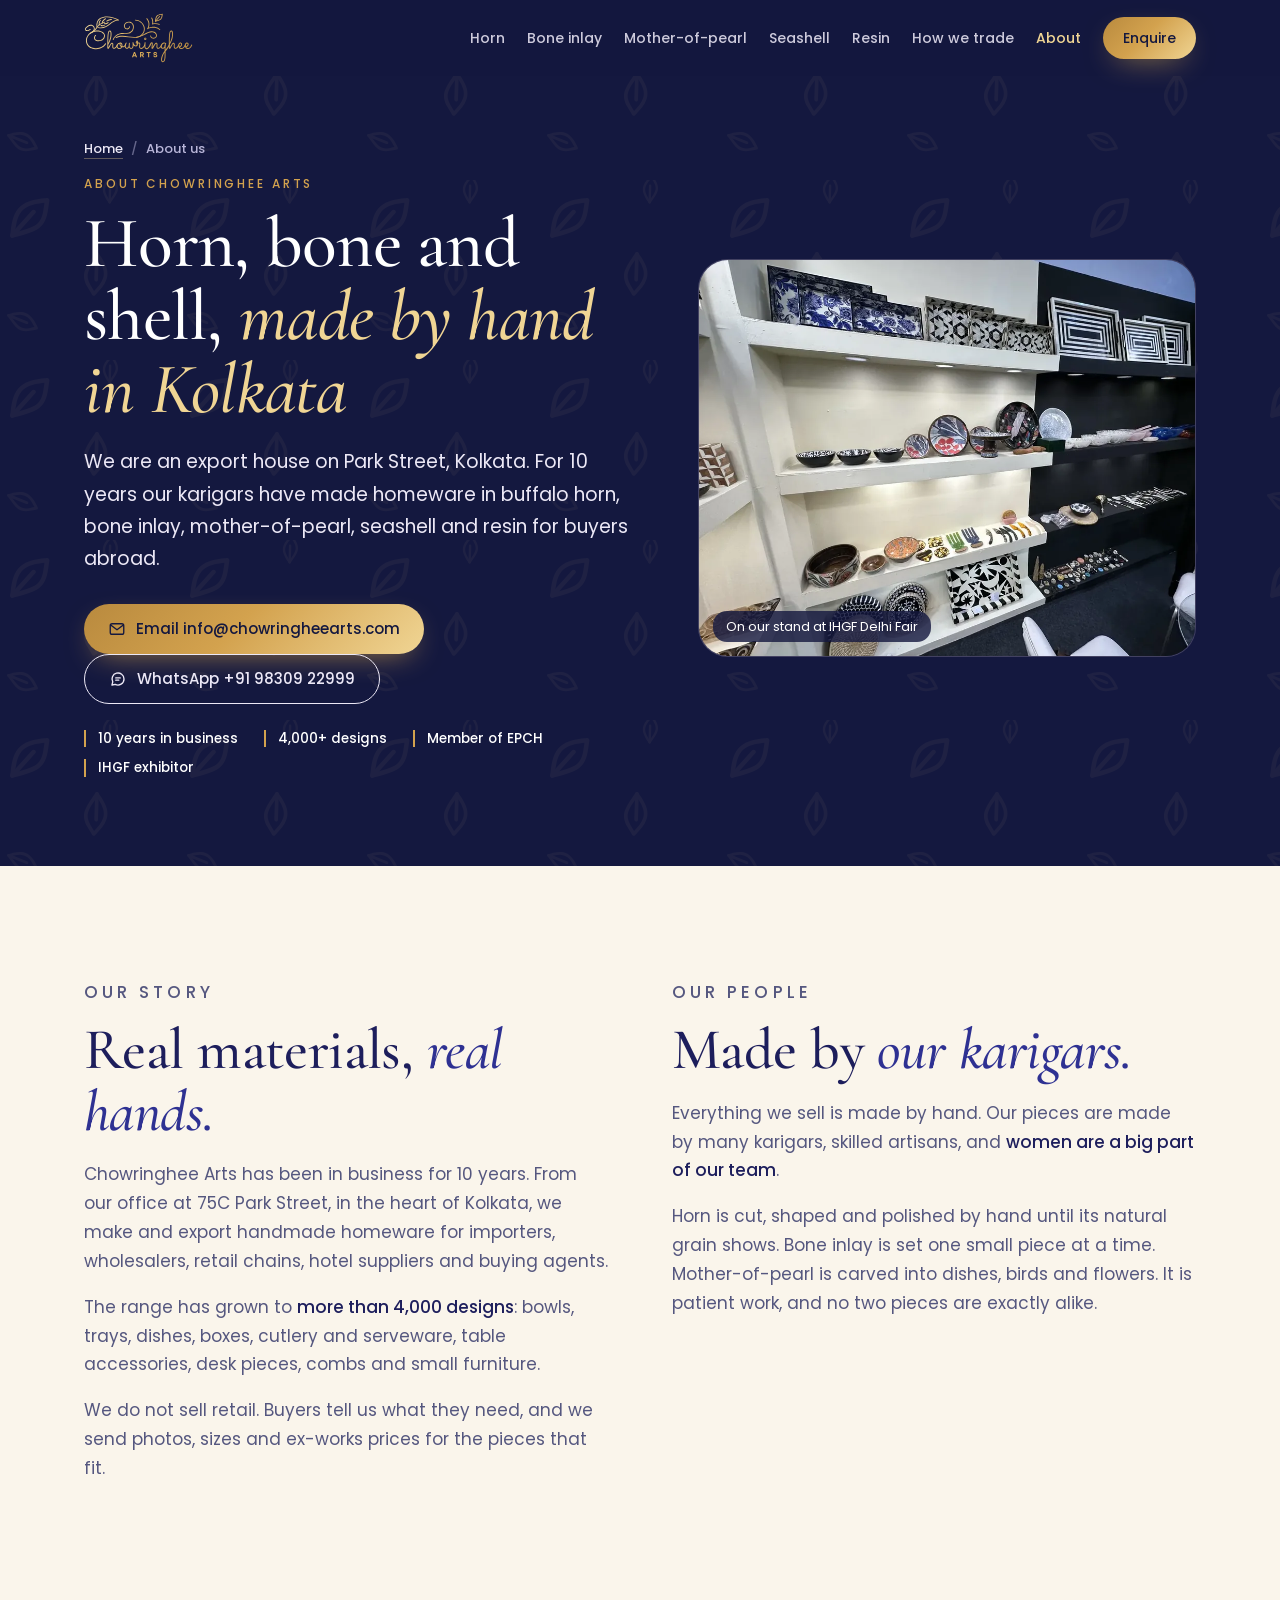
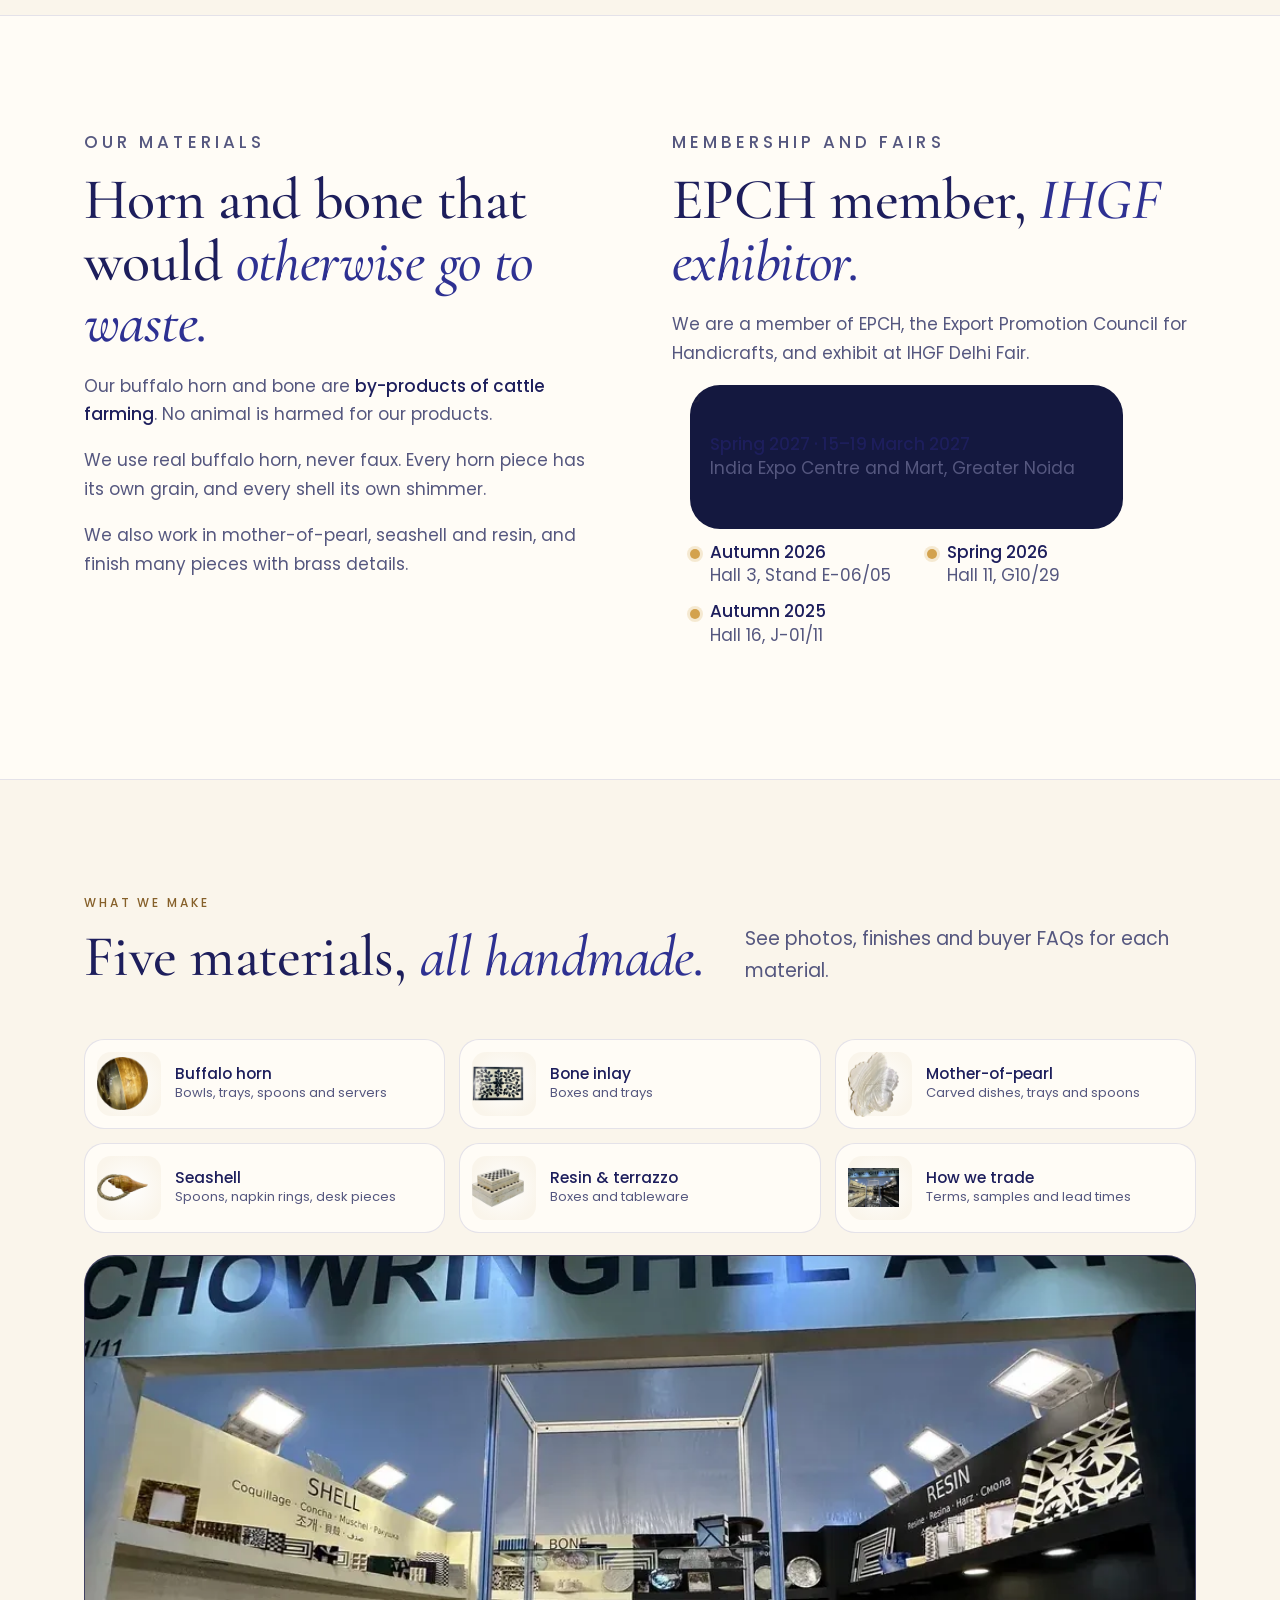
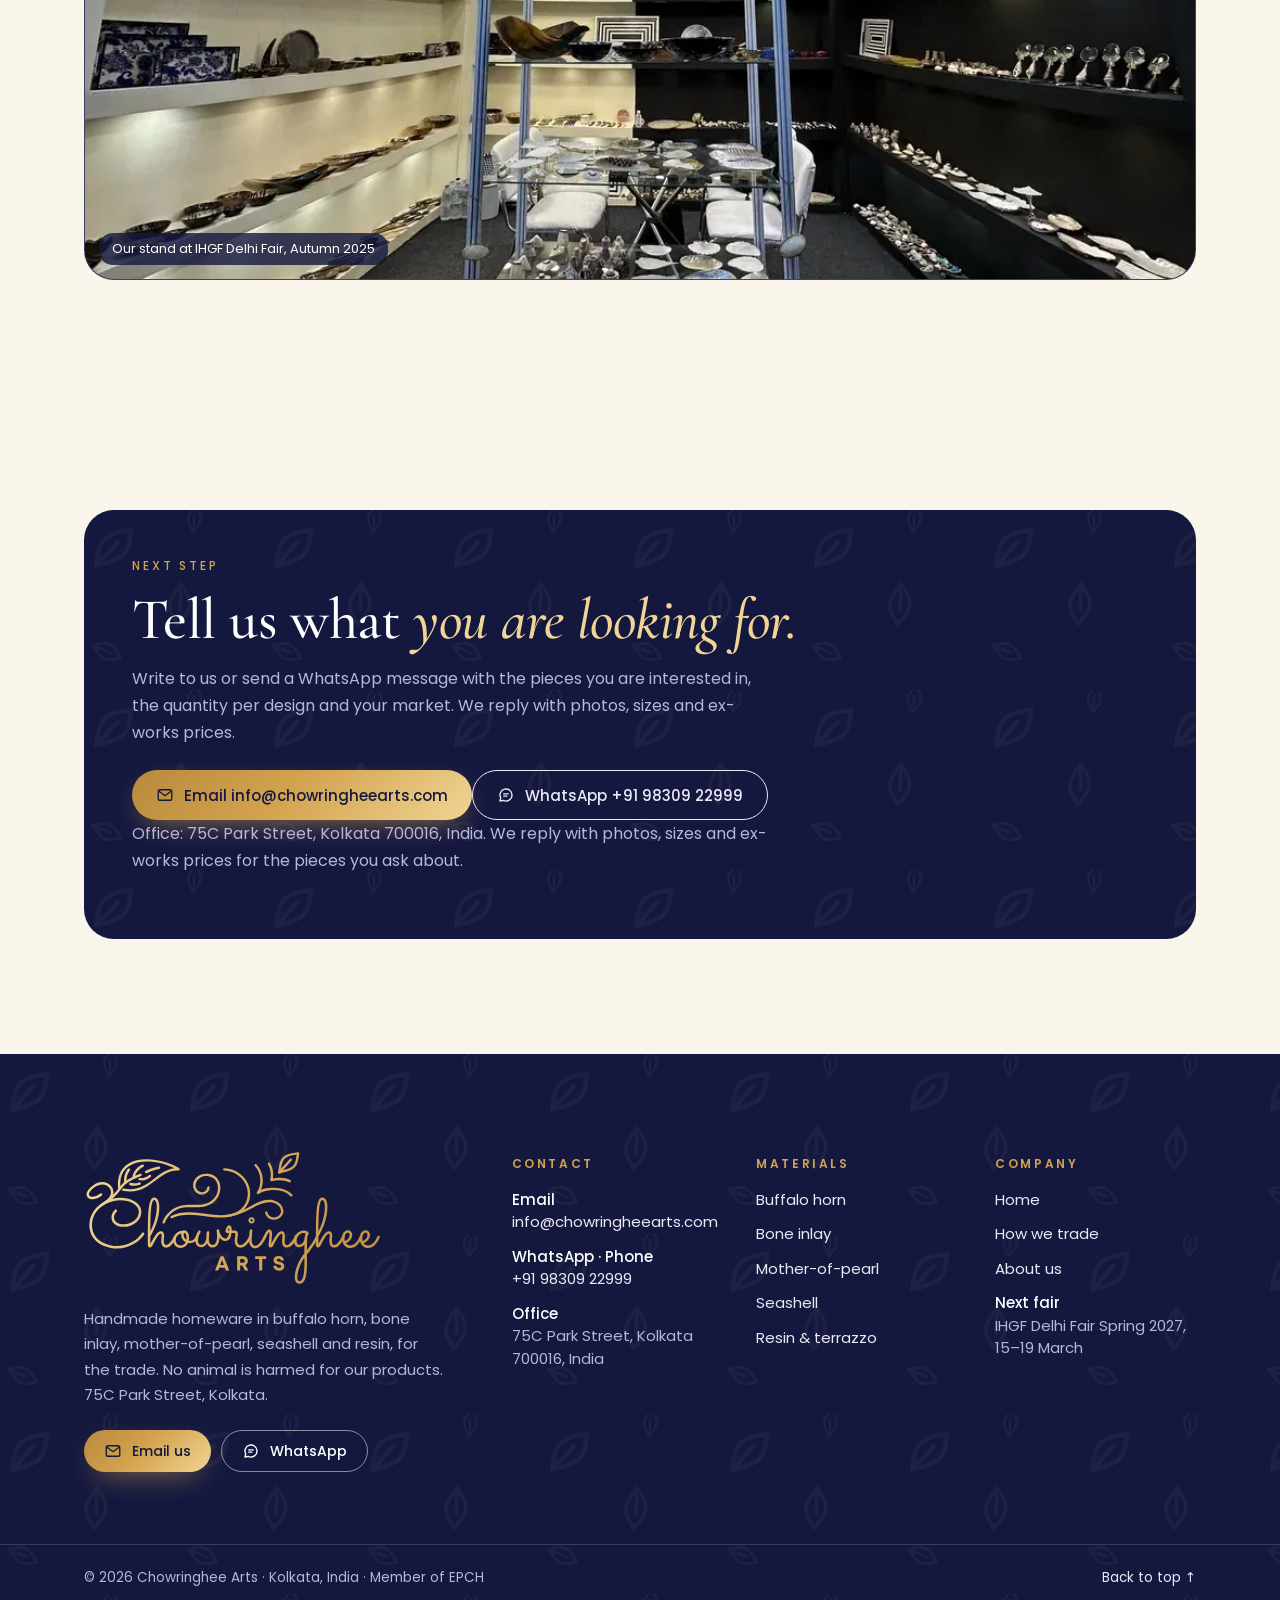
==== about/index.html @ 5d05260e "Add material, trade, about and 404 pages; link them from the home page; update sitemap and robots Co" ====
<!doctype html>
<html lang="en-GB">
<head>
<meta charset="utf-8">
<meta name="viewport" content="width=device-width, initial-scale=1, viewport-fit=cover">
<title>About Us: Horn, Bone &amp; Shell Makers in Kolkata | Chowringhee Arts</title>
<meta name="description" content="Chowringhee Arts: 10 years making handmade horn, bone inlay, mother-of-pearl, shell and resin homeware in Kolkata. EPCH member and IHGF Delhi Fair exhibitor.">
<link rel="canonical" href="https://chowringheearts.com/about/">
<meta name="theme-color" content="#14183F">
<link rel="icon" href="/assets/favicon.svg" type="image/svg+xml">
<link rel="icon" href="/assets/favicon-32.png" sizes="32x32" type="image/png">
<link rel="apple-touch-icon" href="/assets/apple-touch-icon.png">
<meta property="og:type" content="website">
<meta property="og:site_name" content="Chowringhee Arts">
<meta property="og:locale" content="en_GB">
<meta property="og:title" content="About Chowringhee Arts — handmade in Kolkata for 10 years">
<meta property="og:description" content="Chowringhee Arts: 10 years making handmade horn, bone inlay, mother-of-pearl, shell and resin homeware in Kolkata. EPCH member and IHGF Delhi Fair exhibitor.">
<meta property="og:url" content="https://chowringheearts.com/about/">
<meta property="og:image" content="https://chowringheearts.com/assets/og/about.jpg">
<meta property="og:image:width" content="1200">
<meta property="og:image:height" content="630">
<meta property="og:image:alt" content="Shelves of bone inlay, horn and shell pieces on the Chowringhee Arts stand">
<meta name="twitter:card" content="summary_large_image">
<link rel="stylesheet" href="/assets/site.css">
<link rel="preload" as="image" type="image/webp" imagesrcset="/assets/img/p/stand-shelves-240.webp 240w, /assets/img/p/stand-shelves-480.webp 480w, /assets/img/p/stand-shelves-960.webp 960w, /assets/img/p/stand-shelves-1440.webp 1440w" imagesizes="(max-width:900px) 92vw, 560px" fetchpriority="high">
<link rel="preload" href="/assets/fonts/cormorant-garamond-latin-500-normal.woff2" as="font" type="font/woff2" crossorigin>
<link rel="preload" href="/assets/fonts/poppins-latin-400-normal.woff2" as="font" type="font/woff2" crossorigin>
<script>document.documentElement.className+=' js';</script>
<script type="application/ld+json">
{
 "@context": "https://schema.org",
 "@graph": [
  {
   "@type": "Organization",
   "@id": "https://chowringheearts.com/#org",
   "name": "Chowringhee Arts",
   "url": "https://chowringheearts.com/",
   "logo": "https://chowringheearts.com/assets/logo-ink.svg",
   "image": "https://chowringheearts.com/assets/og-v3.jpg",
   "email": "info@chowringheearts.com",
   "telephone": "+91-98309-22999",
   "address": {
    "@type": "PostalAddress",
    "streetAddress": "75C Park Street",
    "addressLocality": "Kolkata",
    "postalCode": "700016",
    "addressRegion": "West Bengal",
    "addressCountry": "IN"
   },
   "contactPoint": {
    "@type": "ContactPoint",
    "contactType": "sales",
    "email": "info@chowringheearts.com",
    "telephone": "+91-98309-22999"
   },
   "memberOf": {
    "@type": "Organization",
    "name": "Export Promotion Council for Handicrafts (EPCH)"
   },
   "description": "Kolkata export house, in business for 10 years, making handmade homeware in buffalo horn, bone inlay, mother-of-pearl, seashell and resin for trade buyers. Horn and bone are by-products of cattle farming; no animal is harmed for its products."
  },
  {
   "@type": "BreadcrumbList",
   "itemListElement": [
    {
     "@type": "ListItem",
     "position": 1,
     "name": "Home",
     "item": "https://chowringheearts.com/"
    },
    {
     "@type": "ListItem",
     "position": 2,
     "name": "About us",
     "item": "https://chowringheearts.com/about/"
    }
   ]
  }
 ]
}
</script>
</head><body>
<a class="skip" href="#main">Skip to content</a>
<header class="site-head" id="top">
  <div class="wrap">
    <a class="brand" href="/" aria-label="Chowringhee Arts home"><img src="/assets/logo-gold.svg" alt="Chowringhee Arts" width="112" height="50"></a>
    <nav class="nav" aria-label="Main">
      <a class="lnk" href="/horn/">Horn</a>
      <a class="lnk" href="/bone-inlay/">Bone inlay</a>
      <a class="lnk" href="/mother-of-pearl/">Mother-of-pearl</a>
      <a class="lnk" href="/seashell/">Seashell</a>
      <a class="lnk" href="/resin/">Resin</a>
      <a class="lnk" href="/trade/">How we trade</a>
      <a class="lnk" href="/about/" aria-current="page">About</a>
      <a class="btn btn-gold btn-sm" href="#enquire">Enquire</a>
      <button class="menu-btn" type="button" aria-expanded="false" aria-controls="menu"><svg viewBox="0 0 24 24" fill="none" stroke="currentColor" stroke-width="1.8" stroke-linecap="round" stroke-linejoin="round" aria-hidden="true" focusable="false"><path d="M4 7h16M4 12h16M4 17h16"/></svg><span class="sr">Menu</span></button>
    </nav>
  </div>
  <div class="menu" id="menu" hidden>
    <div class="wrap">
      <a href="/">Home</a>
      <p class="menu-k">Materials</p>
      <a href="/horn/">Buffalo horn</a>
      <a href="/bone-inlay/">Bone inlay</a>
      <a href="/mother-of-pearl/">Mother-of-pearl</a>
      <a href="/seashell/">Seashell</a>
      <a href="/resin/">Resin &amp; terrazzo</a>
      <p class="menu-k">Working with us</p>
      <a href="/trade/">How we trade</a>
      <a href="/about/" aria-current="page">About us</a>
      <a href="#enquire">Contact</a>
    </div>
  </div>
</header>
<main id="main">
  <section class="sub-hero on-navy" aria-labelledby="page-title">
    <div class="wrap sub-grid">
      <div>
        <nav class="crumbs" aria-label="Breadcrumb"><ol><li><a href="/">Home</a></li><li aria-current="page">About us</li></ol></nav>
        <p class="eyebrow">About Chowringhee Arts</p>
        <h1 id="page-title">Horn, bone and shell, <em>made by hand in Kolkata</em></h1>
        <p class="lede">We are an export house on Park Street, Kolkata. For 10 years our karigars have made homeware in buffalo horn, bone inlay, mother-of-pearl, seashell and resin for buyers abroad.</p>
        <div class="cta-row"><a class="btn btn-gold" href="mailto:info@chowringheearts.com?subject=Enquiry%20from%20chowringheearts.com&amp;body=Hello%20Chowringhee%20Arts%2C%0A%0APieces%20I%20am%20interested%20in%3A%0A%0AQuantity%20per%20design%3A%0A%0ACompany%20and%20country%3A%0A%0AMy%20market%20%28importer%2C%20wholesaler%2C%20retail%20chain%2C%20hotel%20supplier%2C%20buying%20agent%29%3A%0A"><svg viewBox="0 0 24 24" fill="none" stroke="currentColor" stroke-width="1.8" stroke-linecap="round" stroke-linejoin="round" aria-hidden="true" focusable="false"><rect x="3" y="5" width="18" height="14" rx="2.5"/><path d="m4 7 8 6 8-6"/></svg>Email info@chowringheearts.com</a><a class="btn btn-line" href="https://wa.me/919830922999?text=Hello%20Chowringhee%20Arts%2C%20I%20found%20you%20on%20your%20website." target="_blank" rel="noopener"><svg viewBox="0 0 24 24" fill="none" stroke="currentColor" stroke-width="1.8" stroke-linecap="round" stroke-linejoin="round" aria-hidden="true" focusable="false"><path d="M20 12a8 8 0 0 1-11.7 7.1L4 20l1-4.1A8 8 0 1 1 20 12Z"/><path d="M9 10.5h6M9 13.5h4"/></svg>WhatsApp +91 98309 22999</a></div>
        <ul class="hero-facts"><li>10 years in business</li><li>4,000+ designs</li><li>Member of EPCH</li><li>IHGF exhibitor</li></ul>
      </div>
      <figure class="sub-stage photo"><picture><source type="image/webp" srcset="/assets/img/p/stand-shelves-240.webp 240w, /assets/img/p/stand-shelves-480.webp 480w, /assets/img/p/stand-shelves-960.webp 960w, /assets/img/p/stand-shelves-1440.webp 1440w" sizes="(max-width:900px) 92vw, 560px"><img src="/assets/img/p/stand-shelves-480.jpg" srcset="/assets/img/p/stand-shelves-240.jpg 240w, /assets/img/p/stand-shelves-480.jpg 480w, /assets/img/p/stand-shelves-960.jpg 960w, /assets/img/p/stand-shelves-1440.jpg 1440w" sizes="(max-width:900px) 92vw, 560px" width="1440" height="1192" alt="Shelves of bone inlay trays, horn and shell pieces on the Chowringhee Arts stand at IHGF Delhi Fair" loading="eager" fetchpriority="high" decoding="async"></picture><figcaption>On our stand at IHGF Delhi Fair</figcaption></figure>
    </div>
  </section>
  <section class="band" aria-labelledby="story-title">
    <div class="wrap split">
      <div class="prose"><p class="eyebrow">Our story</p><h2 id="story-title">Real materials, <em>real hands.</em></h2>
        <p>Chowringhee Arts has been in business for 10 years. From our office at 75C Park Street, in the heart of Kolkata, we make and export handmade homeware for importers, wholesalers, retail chains, hotel suppliers and buying agents.</p>
        <p>The range has grown to <strong>more than 4,000 designs</strong>: bowls, trays, dishes, boxes, cutlery and serveware, table accessories, desk pieces, combs and small furniture.</p>
        <p>We do not sell retail. Buyers tell us what they need, and we send photos, sizes and ex-works prices for the pieces that fit.</p>
      </div>
      <div class="prose"><p class="eyebrow">Our people</p><h2 id="people-title">Made by <em>our karigars.</em></h2>
        <p>Everything we sell is made by hand. Our pieces are made by many karigars, skilled artisans, and <strong>women are a big part of our team</strong>.</p>
        <p>Horn is cut, shaped and polished by hand until its natural grain shows. Bone inlay is set one small piece at a time. Mother-of-pearl is carved into dishes, birds and flowers. It is patient work, and no two pieces are exactly alike.</p>
      </div>
    </div>
  </section>
  <section class="band card" aria-labelledby="mat-title">
    <div class="wrap split">
      <div class="prose"><p class="eyebrow">Our materials</p><h2 id="mat-title">Horn and bone that would <em>otherwise go to waste.</em></h2>
        <p>Our buffalo horn and bone are <strong>by-products of cattle farming</strong>. No animal is harmed for our products.</p>
        <p>We use real buffalo horn, never faux. Every horn piece has its own grain, and every shell its own shimmer.</p>
        <p>We also work in mother-of-pearl, seashell and resin, and finish many pieces with brass details.</p>
      </div>
      <div class="prose"><p class="eyebrow">Membership and fairs</p><h2 id="fair-title">EPCH member, <em>IHGF exhibitor.</em></h2>
        <p>We are a member of EPCH, the Export Promotion Council for Handicrafts, and exhibit at IHGF Delhi Fair.</p>
        <ul class="past-list" aria-label="IHGF Delhi Fair editions">
          <li class="next"><b>Spring 2027 · 15–19 March 2027</b>India Expo Centre and Mart, Greater Noida</li>
          <li><b>Autumn 2026</b>Hall 3, Stand E-06/05</li>
          <li><b>Spring 2026</b>Hall 11, G10/29</li>
          <li><b>Autumn 2025</b>Hall 16, J-01/11</li>
        </ul>
      </div>
    </div>
  </section>
  <section class="band" aria-labelledby="range-title">
    <div class="wrap">
      <div class="sec-head"><div><p class="eyebrow">What we make</p><h2 id="range-title">Five materials, <em>all handmade.</em></h2></div><p class="lede">See photos, finishes and buyer FAQs for each material.</p></div>
      <ul class="mat-links"><li><a href="/horn/"><span class="th"><picture><source type="image/webp" srcset="/assets/img/p/horn-bowl-two-tone-240.webp 240w, /assets/img/p/horn-bowl-two-tone-470.webp 470w" sizes="64px"><img src="/assets/img/p/horn-bowl-two-tone-240.jpg" srcset="/assets/img/p/horn-bowl-two-tone-240.jpg 240w, /assets/img/p/horn-bowl-two-tone-470.jpg 470w" sizes="64px" width="470" height="482" alt="Two-tone horn bowl" loading="lazy" decoding="async"></picture></span><span><b>Buffalo horn</b><small>Bowls, trays, spoons and servers</small></span></a></li><li><a href="/bone-inlay/"><span class="th"><picture><source type="image/webp" srcset="/assets/img/p/bone-inlay-box-floral-240.webp 240w, /assets/img/p/bone-inlay-box-floral-480.webp 480w, /assets/img/p/bone-inlay-box-floral-537.webp 537w" sizes="64px"><img src="/assets/img/p/bone-inlay-box-floral-480.jpg" srcset="/assets/img/p/bone-inlay-box-floral-240.jpg 240w, /assets/img/p/bone-inlay-box-floral-480.jpg 480w, /assets/img/p/bone-inlay-box-floral-537.jpg 537w" sizes="64px" width="537" height="360" alt="Floral bone inlay box" loading="lazy" decoding="async"></picture></span><span><b>Bone inlay</b><small>Boxes and trays</small></span></a></li><li><a href="/mother-of-pearl/"><span class="th"><picture><source type="image/webp" srcset="/assets/img/p/mop-flower-dish-240.webp 240w, /assets/img/p/mop-flower-dish-480.webp 480w, /assets/img/p/mop-flower-dish-941.webp 941w" sizes="64px"><img src="/assets/img/p/mop-flower-dish-480.jpg" srcset="/assets/img/p/mop-flower-dish-240.jpg 240w, /assets/img/p/mop-flower-dish-480.jpg 480w, /assets/img/p/mop-flower-dish-941.jpg 941w" sizes="64px" width="941" height="1200" alt="Carved mother-of-pearl flower dish" loading="lazy" decoding="async"></picture></span><span><b>Mother-of-pearl</b><small>Carved dishes, trays and spoons</small></span></a></li><li><a href="/seashell/"><span class="th"><picture><source type="image/webp" srcset="/assets/img/p/cat-napkin-ring-240.webp 240w, /assets/img/p/cat-napkin-ring-480.webp 480w, /assets/img/p/cat-napkin-ring-600.webp 600w" sizes="64px"><img src="/assets/img/p/cat-napkin-ring-480.jpg" srcset="/assets/img/p/cat-napkin-ring-240.jpg 240w, /assets/img/p/cat-napkin-ring-480.jpg 480w, /assets/img/p/cat-napkin-ring-600.jpg 600w" sizes="64px" width="600" height="327" alt="Shell napkin ring with a rope loop" loading="lazy" decoding="async"></picture></span><span><b>Seashell</b><small>Spoons, napkin rings, desk pieces</small></span></a></li><li><a href="/resin/"><span class="th"><picture><source type="image/webp" srcset="/assets/img/p/cat-resin-box-240.webp 240w, /assets/img/p/cat-resin-box-480.webp 480w, /assets/img/p/cat-resin-box-600.webp 600w" sizes="64px"><img src="/assets/img/p/cat-resin-box-480.jpg" srcset="/assets/img/p/cat-resin-box-240.jpg 240w, /assets/img/p/cat-resin-box-480.jpg 480w, /assets/img/p/cat-resin-box-600.jpg 600w" sizes="64px" width="600" height="461" alt="Checkerboard resin and bone boxes" loading="lazy" decoding="async"></picture></span><span><b>Resin &amp; terrazzo</b><small>Boxes and tableware</small></span></a></li><li><a href="/trade/"><span class="th"><picture><source type="image/webp" srcset="/assets/img/p/stand-front-240.webp 240w, /assets/img/p/stand-front-480.webp 480w, /assets/img/p/stand-front-960.webp 960w, /assets/img/p/stand-front-1024.webp 1024w" sizes="64px"><img src="/assets/img/p/stand-front-480.jpg" srcset="/assets/img/p/stand-front-240.jpg 240w, /assets/img/p/stand-front-480.jpg 480w, /assets/img/p/stand-front-960.jpg 960w, /assets/img/p/stand-front-1024.jpg 1024w" sizes="64px" width="1024" height="768" alt="The Chowringhee Arts stand at IHGF Delhi Fair, Autumn 2025" loading="lazy" decoding="async"></picture></span><span><b>How we trade</b><small>Terms, samples and lead times</small></span></a></li></ul>
      <figure class="sub-stage photo" style="margin-top:22px;aspect-ratio:16/9"><picture><source type="image/webp" srcset="/assets/img/p/stand-front-240.webp 240w, /assets/img/p/stand-front-480.webp 480w, /assets/img/p/stand-front-960.webp 960w, /assets/img/p/stand-front-1024.webp 1024w" sizes="(max-width:1200px) 92vw, 1100px"><img src="/assets/img/p/stand-front-480.jpg" srcset="/assets/img/p/stand-front-240.jpg 240w, /assets/img/p/stand-front-480.jpg 480w, /assets/img/p/stand-front-960.jpg 960w, /assets/img/p/stand-front-1024.jpg 1024w" sizes="(max-width:1200px) 92vw, 1100px" width="1024" height="768" alt="The Chowringhee Arts stand at IHGF Delhi Fair, Autumn 2025" loading="lazy" decoding="async"></picture><figcaption>Our stand at IHGF Delhi Fair, Autumn 2025</figcaption></figure>
    </div>
  </section>
  <section id="enquire" class="band" aria-labelledby="next-title">
    <div class="wrap">
      <div class="next on-navy">
        <p class="eyebrow">Next step</p>
        <h2 id="next-title">Tell us what <em>you are looking for.</em></h2>
        <p>Write to us or send a WhatsApp message with the pieces you are interested in, the quantity per design and your market. We reply with photos, sizes and ex-works prices.</p>
        <div class="cta-row"><a class="btn btn-gold" href="mailto:info@chowringheearts.com?subject=Enquiry%20from%20chowringheearts.com&amp;body=Hello%20Chowringhee%20Arts%2C%0A%0APieces%20I%20am%20interested%20in%3A%0A%0AQuantity%20per%20design%3A%0A%0ACompany%20and%20country%3A%0A%0AMy%20market%20%28importer%2C%20wholesaler%2C%20retail%20chain%2C%20hotel%20supplier%2C%20buying%20agent%29%3A%0A"><svg viewBox="0 0 24 24" fill="none" stroke="currentColor" stroke-width="1.8" stroke-linecap="round" stroke-linejoin="round" aria-hidden="true" focusable="false"><rect x="3" y="5" width="18" height="14" rx="2.5"/><path d="m4 7 8 6 8-6"/></svg>Email info@chowringheearts.com</a><a class="btn btn-line" href="https://wa.me/919830922999?text=Hello%20Chowringhee%20Arts%2C%20I%20found%20you%20on%20your%20website." target="_blank" rel="noopener"><svg viewBox="0 0 24 24" fill="none" stroke="currentColor" stroke-width="1.8" stroke-linecap="round" stroke-linejoin="round" aria-hidden="true" focusable="false"><path d="M20 12a8 8 0 0 1-11.7 7.1L4 20l1-4.1A8 8 0 1 1 20 12Z"/><path d="M9 10.5h6M9 13.5h4"/></svg>WhatsApp +91 98309 22999</a></div>
        <p>Office: 75C Park Street, Kolkata 700016, India. We reply with photos, sizes and ex-works prices for the pieces you ask about.</p>
      </div>
    </div>
  </section>
</main>
<footer class="site-foot on-navy">
  <div class="wrap foot-top">
    <div class="foot-brand">
      <img src="/assets/logo-gold.svg" alt="Chowringhee Arts" width="300" height="134" loading="lazy">
      <p>Handmade homeware in buffalo horn, bone inlay, mother-of-pearl, seashell and resin, for the trade. No animal is harmed for our products. 75C Park Street, Kolkata.</p>
      <div class="foot-ctas">
        <a class="btn btn-gold btn-sm" href="mailto:info@chowringheearts.com?subject=Enquiry%20from%20chowringheearts.com"><svg viewBox="0 0 24 24" fill="none" stroke="currentColor" stroke-width="1.8" stroke-linecap="round" stroke-linejoin="round" aria-hidden="true" focusable="false"><rect x="3" y="5" width="18" height="14" rx="2.5"/><path d="m4 7 8 6 8-6"/></svg>Email us</a>
        <a class="btn btn-ghost btn-sm" href="https://wa.me/919830922999?text=Hello%20Chowringhee%20Arts%2C%20I%20found%20you%20on%20your%20website." target="_blank" rel="noopener"><svg viewBox="0 0 24 24" fill="none" stroke="currentColor" stroke-width="1.8" stroke-linecap="round" stroke-linejoin="round" aria-hidden="true" focusable="false"><path d="M20 12a8 8 0 0 1-11.7 7.1L4 20l1-4.1A8 8 0 1 1 20 12Z"/><path d="M9 10.5h6M9 13.5h4"/></svg>WhatsApp</a>
      </div>
    </div>
    <div class="foot-cols">
      <div>
        <h2 class="foot-h">Contact</h2>
        <ul>
          <li><b>Email</b><a href="mailto:info@chowringheearts.com?subject=Enquiry%20from%20chowringheearts.com">info@chowringheearts.com</a></li>
          <li><b>WhatsApp · Phone</b><a href="https://wa.me/919830922999?text=Hello%20Chowringhee%20Arts%2C%20I%20found%20you%20on%20your%20website." target="_blank" rel="noopener">+91 98309 22999</a></li>
          <li><b>Office</b>75C Park Street, Kolkata 700016, India</li>
        </ul>
      </div>
      <div>
        <h2 class="foot-h">Materials</h2>
        <ul>
          <li><a href="/horn/">Buffalo horn</a></li>
          <li><a href="/bone-inlay/">Bone inlay</a></li>
          <li><a href="/mother-of-pearl/">Mother-of-pearl</a></li>
          <li><a href="/seashell/">Seashell</a></li>
          <li><a href="/resin/">Resin &amp; terrazzo</a></li>
        </ul>
      </div>
      <div>
        <h2 class="foot-h">Company</h2>
        <ul>
          <li><a href="/">Home</a></li>
          <li><a href="/trade/">How we trade</a></li>
          <li><a href="/about/">About us</a></li>
          <li><b>Next fair</b>IHGF Delhi Fair Spring 2027, 15–19 March</li>
        </ul>
      </div>
    </div>
  </div>
  <div class="foot-bar">
    <div class="wrap">
      <span>© 2026 Chowringhee Arts · Kolkata, India · Member of EPCH</span>
      <a href="#top">Back to top ↑</a>
    </div>
  </div>
</footer>
<script>
(function(){var b=document.querySelector('.menu-btn'),m=document.getElementById('menu'),h=document.querySelector('.site-head');
if(!b||!m)return;function s(o){m.hidden=!o;b.setAttribute('aria-expanded',String(o));h.classList.toggle('menu-open',o);}
b.addEventListener('click',function(){s(m.hidden);});m.addEventListener('click',function(e){if(e.target.closest('a'))s(false);});
document.addEventListener('keydown',function(e){if(e.key==='Escape'&&!m.hidden){s(false);b.focus();}});})();
</script>
</body>
</html>
---- assets/site.css ----
@font-face{font-family:"Poppins";font-style:normal;font-weight:400;font-display:swap;src:url(/assets/fonts/poppins-latin-400-normal.woff2) format("woff2")}
@font-face{font-family:"Poppins";font-style:normal;font-weight:500;font-display:swap;src:url(/assets/fonts/poppins-latin-500-normal.woff2) format("woff2")}
@font-face{font-family:"Poppins";font-style:normal;font-weight:600;font-display:swap;src:url(/assets/fonts/poppins-latin-600-normal.woff2) format("woff2")}
@font-face{font-family:"Cormorant Garamond";font-style:normal;font-weight:500;font-display:swap;src:url(/assets/fonts/cormorant-garamond-latin-500-normal.woff2) format("woff2")}
@font-face{font-family:"Cormorant Garamond";font-style:italic;font-weight:500;font-display:swap;src:url(/assets/fonts/cormorant-garamond-latin-500-italic.woff2) format("woff2")}
@font-face{font-family:"Cormorant Garamond";font-style:normal;font-weight:600;font-display:swap;src:url(/assets/fonts/cormorant-garamond-latin-600-normal.woff2) format("woff2")}

:root{
  --navy:#14183F; --navy-2:#1B2055; --ink:#2E3192; --ink-deep:#1D1E5C;
  --text:#23244B; --muted:#55577F; --on-navy:#ECE8F6; --on-navy-muted:#B8B5D8;
  --paper:#FAF5EB; --paper-2:#F2E9D7; --card:#FFFCF6;
  --gold-hi:#F0D594; --gold:#D3A24E; --gold-lo:#B98A3E; --gold-ink:#86602A;
  --line:rgba(46,49,146,.13); --line-2:rgba(46,49,146,.24); --line-navy:rgba(240,213,148,.18);
  --serif:"Cormorant Garamond",Georgia,"Times New Roman",serif;
  --sans:"Poppins",system-ui,-apple-system,"Segoe UI",Roboto,Arial,sans-serif;
  --maxw:1200px; --gutter:clamp(16px,4vw,44px); --head:76px;
  --pattern:url(/assets/pattern-leaf.svg);
}
*{box-sizing:border-box}
[hidden]{display:none!important}
html{scroll-behavior:smooth;-webkit-text-size-adjust:100%}
body{margin:0;background:var(--paper);color:var(--text);font:400 16px/1.7 var(--sans);-webkit-font-smoothing:antialiased;overflow-x:hidden}
a{color:inherit}
img{display:block;max-width:100%;height:auto}
svg{display:block}
button,input,select,textarea{font:inherit;color:inherit}
.wrap{max-width:var(--maxw);margin:0 auto;padding:0 var(--gutter)}
.eyebrow{font:500 12px/1.4 var(--sans);letter-spacing:.24em;text-transform:uppercase;color:var(--gold-ink);margin:0 0 14px}
.on-navy .eyebrow{color:var(--gold)}
h1,h2,h3{font-family:var(--serif);font-weight:500;color:var(--ink-deep);letter-spacing:-.01em;margin:0}
.on-navy h1,.on-navy h2,.on-navy h3{color:#fff}
h1{font-size:clamp(44px,6.4vw,84px);line-height:1}
h2{font-size:clamp(34px,4.6vw,58px);line-height:1.06}
h3{font-size:28px;line-height:1.15}
h1 em,h2 em{font-style:italic;color:var(--ink)}
.on-navy h1 em,.on-navy h2 em{color:var(--gold-hi)}
p{margin:0 0 1em}
.lede{font-size:clamp(16px,1.55vw,19px);color:var(--muted);max-width:34em}
.on-navy .lede{color:var(--on-navy-muted)}
.sr{position:absolute!important;width:1px;height:1px;overflow:hidden;clip:rect(0 0 0 0);white-space:nowrap}
.skip{position:absolute;left:-9999px;top:auto;z-index:100;background:var(--gold-hi);color:var(--navy);padding:10px 16px;border-radius:10px;font-weight:600;text-decoration:none}
.skip:focus{position:fixed;left:12px;top:12px}
html:not(.js) .js-only{display:none!important}
html:not(.is-after) .fair-after{display:none!important}
html.is-after .fair-before{display:none!important}
html{scroll-padding-top:calc(var(--head) - 6px);scroll-padding-bottom:96px}

/* buttons */
.btn{display:inline-flex;align-items:center;justify-content:center;gap:10px;min-height:50px;padding:0 24px;border-radius:999px;font:500 15px/1 var(--sans);text-decoration:none;border:0;cursor:pointer;white-space:nowrap;transition:transform .2s ease,box-shadow .2s ease,background .2s ease,color .2s ease,border-color .2s ease}
.btn svg{width:18px;height:18px;flex:none}
:focus-visible{outline:3px solid var(--gold);outline-offset:3px}
.btn-gold{background:linear-gradient(135deg,var(--gold-lo),var(--gold) 45%,var(--gold-hi));color:var(--navy);box-shadow:0 10px 30px -12px rgba(211,162,78,.8)}
.btn-gold:hover{transform:translateY(-1px);box-shadow:0 14px 34px -12px rgba(211,162,78,.95)}
.btn-ink{background:var(--ink);color:#fff;box-shadow:0 10px 26px -12px rgba(46,49,146,.8)}
.btn-ink:hover{background:var(--ink-deep);transform:translateY(-1px)}
.btn-line{border:1.5px solid currentColor;color:var(--ink);background:transparent}
.btn-line:hover{background:rgba(127,127,200,.1)}
.on-navy .btn-line,.dock .btn-line{color:var(--on-navy)}
.btn-ghost{border:1.5px solid rgba(255,255,255,.5);color:#fff;background:transparent}
.btn-ghost:hover{background:rgba(255,255,255,.08);border-color:#fff}
.btn-sm{min-height:42px;padding:0 20px;font-size:14px}

/* header */
.top-sentinel{position:absolute;top:48px;left:0;width:1px;height:1px;pointer-events:none}
.site-head{position:fixed;inset:0 0 auto 0;z-index:40;transition:background .3s ease,box-shadow .3s ease}
.site-head>.wrap{display:flex;align-items:center;justify-content:space-between;height:var(--head);gap:16px}
.site-head.solid,.site-head.menu-open{background:rgba(20,24,63,.95);-webkit-backdrop-filter:blur(10px);backdrop-filter:blur(10px);box-shadow:0 1px 0 var(--line-navy)}
.brand img{height:50px;width:auto}
.nav{display:flex;align-items:center;gap:26px}
.nav .lnk{font:500 14px/1 var(--sans);color:var(--on-navy);text-decoration:none;opacity:.86;padding:8px 0}
.nav .lnk:hover{opacity:1;color:var(--gold-hi)}
.menu-btn{display:none;align-items:center;justify-content:center;width:44px;height:44px;border-radius:12px;border:1px solid var(--line-navy);background:rgba(255,255,255,.06);color:var(--on-navy);cursor:pointer;padding:0}
.menu-btn svg{width:22px;height:22px}
.menu{background:var(--navy);border-top:1px solid var(--line-navy);box-shadow:0 24px 40px -24px rgba(0,0,0,.6)}
.menu .wrap{display:grid;padding-top:6px;padding-bottom:14px}
.menu a{display:block;padding:15px 2px;color:var(--on-navy);text-decoration:none;font:500 17px/1.2 var(--sans);border-bottom:1px solid var(--line-navy)}
.menu a:last-child{border-bottom:0}
@media (max-width:900px){.nav .lnk{display:none}.menu-btn{display:inline-flex}.nav{gap:10px}.brand img{height:42px}}
@media (min-width:901px){.menu{display:none!important}}
html:not(.js) .menu-btn{display:none!important}

section{position:relative;padding:clamp(72px,9vw,128px) 0}
.sec-head{display:flex;justify-content:space-between;align-items:end;gap:18px 40px;flex-wrap:wrap;margin-bottom:clamp(30px,4vw,54px)}
.sec-head>div{flex:none;max-width:100%}
.sec-head .lede{margin:0;flex:1 1 300px;max-width:34em}
.facts{list-style:none;display:flex;flex-wrap:wrap;gap:10px;margin:22px 0 0;padding:0}
.facts li{padding:9px 14px;border-radius:999px;background:var(--card);border:1px solid var(--line);font:500 13px/1.2 var(--sans);color:var(--ink-deep)}
/* range (what we make) */
.range{background:var(--paper)}
.cats{list-style:none;margin:0;padding:0;display:grid;grid-template-columns:repeat(3,1fr);gap:16px}
@media (max-width:900px){.cats{grid-template-columns:repeat(2,1fr);gap:12px}}
.cats a{display:flex;flex-direction:column;height:100%;background:var(--card);border:1px solid var(--line);border-radius:22px;overflow:hidden;text-decoration:none;color:inherit;transition:border-color .2s ease,transform .2s ease,box-shadow .2s ease}
.cats a:hover{border-color:var(--gold);transform:translateY(-3px);box-shadow:0 24px 40px -30px rgba(29,30,92,.55)}
.cat-ph{position:relative;display:block;aspect-ratio:4/3;background:radial-gradient(70% 70% at 50% 50%,#fff,var(--paper) 78%)}
.cat-ph img{position:absolute;inset:0;margin:auto;max-width:72%;max-height:72%;width:auto;height:auto;object-fit:contain;filter:drop-shadow(0 16px 16px rgba(60,40,20,.25)) drop-shadow(0 3px 4px rgba(60,40,20,.18));transition:transform .45s ease}
.cats a:hover img{transform:translateY(-4px) scale(1.04)}
.cats b{display:block;padding:12px 16px 0;font:500 15px/1.3 var(--sans);color:var(--ink-deep)}
.cats small{display:block;padding:3px 16px 14px;font-size:12.5px;line-height:1.45;color:var(--muted)}
@media (max-width:640px){.cats b{padding:10px 12px 0;font-size:14px}.cats small{padding:2px 12px 12px;font-size:12px}}
/* trade terms (good to know) */
.terms{margin-top:clamp(40px,5vw,60px);padding-top:clamp(28px,4vw,40px);border-top:1px solid var(--line-navy)}
.terms .eyebrow{margin-bottom:6px}
.terms-grid{display:grid;grid-template-columns:repeat(3,1fr);gap:0 32px;margin:0}
.terms-grid div{padding:16px 0;border-bottom:1px dashed rgba(240,213,148,.28)}
.terms-grid dt{font:600 11.5px/1.3 var(--sans);letter-spacing:.2em;text-transform:uppercase;color:var(--gold)}
.terms-grid dd{margin:6px 0 0;color:#fff;font-size:15px;line-height:1.5}
@media (max-width:760px){.terms-grid{grid-template-columns:1fr 1fr;gap:0 20px}}
@media (max-width:460px){.terms-grid{grid-template-columns:1fr}}
.gallery{display:grid;grid-template-columns:repeat(4,1fr);grid-auto-flow:dense;gap:16px}
.tile.big{grid-column:span 2;grid-row:span 2}
.tile.wide{grid-column:span 2}
.tile.big .ph,.tile.wide .ph{aspect-ratio:auto;min-height:0}
.tile.big .ph img{max-width:84%;max-height:84%}
.tile.wide .ph img{max-width:86%;max-height:78%}
.tile.big figcaption .t{font-size:17px}
.tag{position:absolute;top:14px;left:14px;z-index:2;padding:7px 12px;border-radius:999px;background:var(--navy);color:var(--gold-hi);font:600 11px/1 var(--sans);letter-spacing:.16em;text-transform:uppercase;pointer-events:none}
@media (max-width:980px){.gallery{grid-template-columns:repeat(3,1fr)}.tile.big{grid-column:span 3;grid-row:span 2}.tile.wide{grid-column:span 1}.tile.wide .ph{aspect-ratio:1/1}}
.tile{position:relative;margin:0;background:var(--card);border:1px solid var(--line);border-radius:22px;overflow:hidden;display:flex;flex-direction:column;transition:border-color .2s ease,box-shadow .2s ease}
.tile .ph{all:unset;box-sizing:border-box;position:relative;display:block;aspect-ratio:1/1;flex:1 0 auto;background:radial-gradient(70% 70% at 50% 50%,#fff,var(--paper) 75%);cursor:zoom-in}
.tile .ph:focus-visible{outline:3px solid var(--gold);outline-offset:-3px;border-radius:22px 22px 0 0}
.tile img{position:absolute;inset:0;margin:auto;max-width:78%;max-height:78%;width:auto;height:auto;object-fit:contain;filter:drop-shadow(0 16px 16px rgba(60,40,20,.25)) drop-shadow(0 3px 4px rgba(60,40,20,.18));transition:transform .45s ease}
.tile:hover img{transform:translateY(-4px) scale(1.04)}
.tile figcaption{padding:12px 16px 14px;border-top:1px solid var(--line);margin-top:auto}
.tile .t{display:block;font:500 13.5px/1.35 var(--sans);color:var(--ink-deep);min-width:0}
.tile .t small{display:block;font-weight:400;color:var(--muted);font-size:12px;margin-top:2px}
/* how it works */
.buyers{background:var(--navy);color:var(--on-navy);overflow:hidden}
.buyers::before{opacity:.05}
.buyers .wrap{position:relative}
.steps{list-style:none;margin:0;padding:0;display:grid;grid-template-columns:repeat(4,1fr);gap:18px}
@media (max-width:1080px){.steps{grid-template-columns:repeat(2,1fr)}}
@media (max-width:600px){.steps{grid-template-columns:1fr}}
.step{padding:26px 24px 28px;border-radius:24px;background:rgba(255,255,255,.045);border:1px solid var(--line-navy)}
.step .n{display:inline-grid;place-items:center;width:46px;height:46px;border-radius:50%;border:1.5px solid rgba(211,162,78,.7);color:var(--gold-hi);font:500 24px/1 var(--serif)}
.step h3{margin:16px 0 8px;color:#fff;font-size:26px}
.step p{margin:0;color:var(--on-navy-muted);font-size:15px}
.fair-foot{display:flex;align-items:center;justify-content:space-between;gap:18px 40px;flex-wrap:wrap;margin-top:clamp(28px,4vw,40px);padding-top:clamp(22px,3vw,30px);border-top:1px solid var(--line-2)}
.past-list{list-style:none;margin:0;padding:0;display:flex;flex-wrap:wrap;gap:12px 36px}
.past-list li{position:relative;padding-left:20px;font-size:15px;line-height:1.4;color:var(--muted)}
.past-list li::before{content:"";position:absolute;left:0;top:.5em;width:10px;height:10px;border-radius:50%;background:var(--gold);box-shadow:0 0 0 3px rgba(211,162,78,.22)}
.past-list li.next::before{background:transparent;border:2px solid var(--gold);box-shadow:none;box-sizing:border-box}
.past-list b{display:block;color:var(--ink-deep);font-weight:500}
@media (max-width:900px){.fair-gallery{grid-template-columns:1fr}.stand-photo{aspect-ratio:4/3}.stand-photo.tall{aspect-ratio:16/10}.fair-foot{align-items:flex-start;flex-direction:column}}
.enq-side{display:grid;gap:14px}
.c-card{display:flex;flex-direction:column;gap:5px;padding:22px 24px;border-radius:22px;background:var(--card);border:1px solid var(--line);text-decoration:none;color:var(--text);transition:border-color .2s ease,transform .2s ease}
a.c-card:hover{border-color:var(--gold);transform:translateY(-2px)}
.c-card .k{font:600 12px/1.4 var(--sans);letter-spacing:.18em;text-transform:uppercase;color:var(--gold-ink)}
.c-card .v{font:500 18px/1.4 var(--sans);color:var(--ink-deep);word-break:break-word}
.c-card .s{font-size:14px;color:var(--muted)}
.save-vcf{width:100%}

/* footer */
.site-foot{position:relative;background:var(--navy);color:var(--on-navy);overflow:hidden;padding:clamp(64px,8vw,96px) 0 0}
.site-foot::before{opacity:.05}
.foot-top{position:relative;display:grid;grid-template-columns:.85fr 1.6fr;gap:clamp(36px,5vw,80px)}
@media (max-width:980px){.foot-top{grid-template-columns:1fr}}
.draw-slot{width:min(300px,82%);color:#E8C77E;margin:0 0 20px}
.draw-slot img,.draw-slot svg{width:100%;height:auto}
.foot-brand p{color:var(--on-navy-muted);max-width:27em;font-size:15px}
.foot-ctas{display:flex;flex-wrap:wrap;gap:10px;margin-top:22px}
.foot-cols{display:grid;grid-template-columns:1.15fr 1fr .7fr;gap:clamp(24px,3vw,44px)}
@media (max-width:640px){.foot-cols{grid-template-columns:1fr 1fr}}
@media (max-width:420px){.foot-cols{grid-template-columns:1fr}}
.site-foot .foot-h{font:600 12px/1.4 var(--sans);letter-spacing:.22em;text-transform:uppercase;color:var(--gold);margin:6px 0 16px}
.site-foot ul{list-style:none;margin:0;padding:0;display:grid;gap:12px;font-size:15px}
.site-foot li{color:var(--on-navy-muted);line-height:1.5}
.site-foot li b{display:block;color:#fff;font-weight:500}
.site-foot ul a,.foot-bar a{color:var(--on-navy);text-decoration:none;border-bottom:1px solid transparent}
.site-foot ul a:hover,.foot-bar a:hover{color:var(--gold-hi);border-color:var(--gold-hi)}
.foot-bar{position:relative;margin-top:clamp(48px,6vw,72px);border-top:1px solid var(--line-navy)}
.foot-bar .wrap{display:flex;justify-content:space-between;align-items:center;gap:16px;flex-wrap:wrap;padding-top:22px;padding-bottom:26px;font-size:13.5px;color:var(--on-navy-muted)}
@media (prefers-reduced-motion:reduce){
  html{scroll-behavior:auto}
  *,*::before,*::after{transition:none!important}
  .ribbon .track{animation:none}
  .hero-ph img{animation:none}
}
.buyers::before,.site-foot::before{content:"";position:absolute;inset:0;background-image:var(--pattern);background-size:180px 180px;opacity:.05;pointer-events:none}

/* ---- inner pages (material, trade, about, 404) ---- */
.site-head{background:rgba(20,24,63,.95)}
.nav{gap:22px}
@media (max-width:1140px){.nav .lnk{display:none}.menu-btn{display:inline-flex}.nav{gap:10px}}
@media (min-width:1141px){.menu{display:none!important}}
.nav .lnk[aria-current=page]{color:var(--gold-hi);opacity:1}
.menu a[aria-current=page]{color:var(--gold-hi)}
.menu .menu-k{padding:16px 2px 4px;font:600 11.5px/1.2 var(--sans);letter-spacing:.2em;text-transform:uppercase;color:var(--gold);border:0}
.crumbs{margin:0 0 18px;font:500 13px/1.4 var(--sans);color:var(--on-navy-muted)}
.crumbs ol{list-style:none;margin:0;padding:0;display:flex;flex-wrap:wrap;gap:4px 8px}
.crumbs li+li::before{content:"/";margin-right:8px;opacity:.5}
.crumbs a{color:var(--on-navy);text-decoration:none;border-bottom:1px solid rgba(240,213,148,.35)}
.crumbs a:hover{color:var(--gold-hi)}
.sub-hero{position:relative;background:var(--navy);color:var(--on-navy);overflow:hidden;padding:calc(var(--head) + clamp(28px,5vw,64px)) 0 clamp(48px,7vw,96px)}
.sub-hero::before{content:"";position:absolute;inset:0;background-image:var(--pattern);background-size:180px 180px;opacity:.05;pointer-events:none}
.sub-grid{position:relative;display:grid;grid-template-columns:1.05fr .95fr;gap:clamp(24px,5vw,72px);align-items:center}
.sub-hero h1{font-size:clamp(40px,5.6vw,72px);line-height:1.02;max-width:11em}
.sub-hero .lede{margin:20px 0 28px;color:var(--on-navy)}
.sub-stage{position:relative;margin:0;border-radius:30px;aspect-ratio:5/4;background:radial-gradient(60% 55% at 50% 48%,rgba(211,162,78,.24),rgba(211,162,78,0) 72%),var(--navy-2);border:1px solid var(--line-navy);display:grid;place-items:center;overflow:hidden}
.sub-stage img{max-width:82%;max-height:78%;width:auto;height:auto;object-fit:contain;filter:drop-shadow(0 26px 24px rgba(0,0,0,.5)) drop-shadow(0 4px 6px rgba(0,0,0,.3))}
.sub-stage figcaption{position:absolute;left:14px;bottom:14px;padding:7px 13px;border-radius:14px;background:rgba(20,24,63,.8);color:#fff;font-size:13px;line-height:1.35}
.sub-stage.photo img{position:absolute;inset:0;width:100%;height:100%;max-width:none;max-height:none;object-fit:cover;filter:none}
.hero-facts{list-style:none;margin:26px 0 0;padding:0;display:flex;flex-wrap:wrap;gap:12px 26px}
.hero-facts li{padding-left:12px;border-left:2px solid var(--gold);font:500 13.5px/1.3 var(--sans);color:#fff}
@media (max-width:900px){.sub-grid{grid-template-columns:1fr}.sub-stage{order:-1;aspect-ratio:4/3}.sub-hero h1{font-size:clamp(36px,10vw,52px)}}
.band{background:var(--paper)}
.band.alt{background:var(--paper-2)}
.band.card{background:var(--card);border-top:1px solid var(--line);border-bottom:1px solid var(--line)}
.split{display:grid;grid-template-columns:1fr 1fr;gap:clamp(28px,5vw,80px);align-items:start}
@media (max-width:900px){.split{grid-template-columns:1fr}}
.prose{max-width:36em}
.prose p,.prose li{font-size:17px;color:var(--muted)}
.prose strong{color:var(--ink-deep);font-weight:500}
.prose h2{margin-bottom:18px}
.prose h3{margin:26px 0 8px}
.prose ul{padding-left:1.1em;margin:0 0 1em}
.prose a,.faq a,.note a{color:var(--ink);text-underline-offset:3px}
.make{list-style:none;margin:0;padding:0;display:grid;grid-template-columns:repeat(2,1fr);gap:14px}
.make li{padding:18px 20px;border-radius:20px;background:var(--card);border:1px solid var(--line)}
.make b{display:block;font:500 16px/1.35 var(--sans);color:var(--ink-deep)}
.make span{display:block;margin-top:4px;font-size:14.5px;line-height:1.5;color:var(--muted)}
@media (max-width:560px){.make{grid-template-columns:1fr}}
.spec{margin:0;display:grid;gap:0}
.spec div{display:grid;grid-template-columns:11em 1fr;gap:6px 20px;padding:14px 0;border-bottom:1px dashed var(--line-2)}
.spec dt{font:600 12px/1.5 var(--sans);letter-spacing:.16em;text-transform:uppercase;color:var(--gold-ink)}
.spec dd{margin:0;color:var(--text);font-size:16px;line-height:1.55}
@media (max-width:560px){.spec div{grid-template-columns:1fr}}
.gallery.g3{grid-template-columns:repeat(3,1fr)}
@media (max-width:980px){.gallery.g3{grid-template-columns:repeat(2,1fr)}}
.tile .ph{cursor:default}
.tile picture{position:absolute;inset:0;display:grid;place-items:center}
.tile picture img{position:static;margin:0}
.faq{max-width:52em}
.faq details{border-bottom:1px solid var(--line-2)}
.faq details:first-of-type{border-top:1px solid var(--line-2)}
.faq summary{list-style:none;cursor:pointer;display:flex;justify-content:space-between;gap:16px;padding:18px 2px;font:500 17px/1.4 var(--sans);color:var(--ink-deep)}
.faq summary::-webkit-details-marker{display:none}
.faq summary::after{content:"+";flex:none;font:400 26px/1 var(--sans);color:var(--gold-ink);transition:transform .2s ease}
.faq details[open] summary::after{transform:rotate(45deg)}
.faq details p{margin:0 0 18px;padding-right:32px;color:var(--muted);font-size:16px}
.next{position:relative;padding:clamp(26px,4vw,48px);border-radius:30px;background:var(--navy);color:var(--on-navy);overflow:hidden}
.next::before{content:"";position:absolute;inset:0;background-image:var(--pattern);background-size:180px 180px;opacity:.05;pointer-events:none}
.next>*{position:relative}
.next h2{color:#fff;margin-bottom:14px}
.next p{color:var(--on-navy-muted);max-width:40em}
.next .cta-row{margin-top:24px}
.next .btn-line{color:var(--on-navy)}
.mat-links{list-style:none;margin:0;padding:0;display:grid;grid-template-columns:repeat(3,1fr);gap:14px}
@media (max-width:900px){.mat-links{grid-template-columns:repeat(2,1fr)}}
@media (max-width:420px){.mat-links{grid-template-columns:1fr}}
.mat-links a{display:flex;align-items:center;gap:14px;height:100%;padding:12px 16px 12px 12px;border-radius:20px;background:var(--card);border:1px solid var(--line);text-decoration:none;color:var(--ink-deep);transition:border-color .2s ease,transform .2s ease}
.mat-links a:hover{border-color:var(--gold);transform:translateY(-2px)}
.mat-links .th{flex:none;display:grid;place-items:center;width:64px;height:64px;border-radius:14px;background:radial-gradient(70% 70% at 50% 50%,#fff,var(--paper) 78%)}
.mat-links .th img{max-width:80%;max-height:80%;width:auto;height:auto;object-fit:contain}
.mat-links b{display:block;font:500 15.5px/1.3 var(--sans)}
.mat-links small{display:block;font-size:13px;line-height:1.4;color:var(--muted)}
.note{margin:22px 0 0;padding:16px 18px;border-radius:18px;border:1px dashed rgba(185,138,62,.6);background:rgba(255,252,246,.7);font-size:15px;color:var(--muted)}
.steps.s3{grid-template-columns:repeat(3,1fr)}
@media (max-width:1080px){.steps.s3{grid-template-columns:1fr}}
.foot-brand img{width:min(300px,82%);height:auto;margin:0 0 20px}
.foot-cols{grid-template-columns:1fr 1fr 1fr}
@media (max-width:640px){.foot-cols{grid-template-columns:1fr 1fr}}
@media (max-width:420px){.foot-cols{grid-template-columns:1fr}}
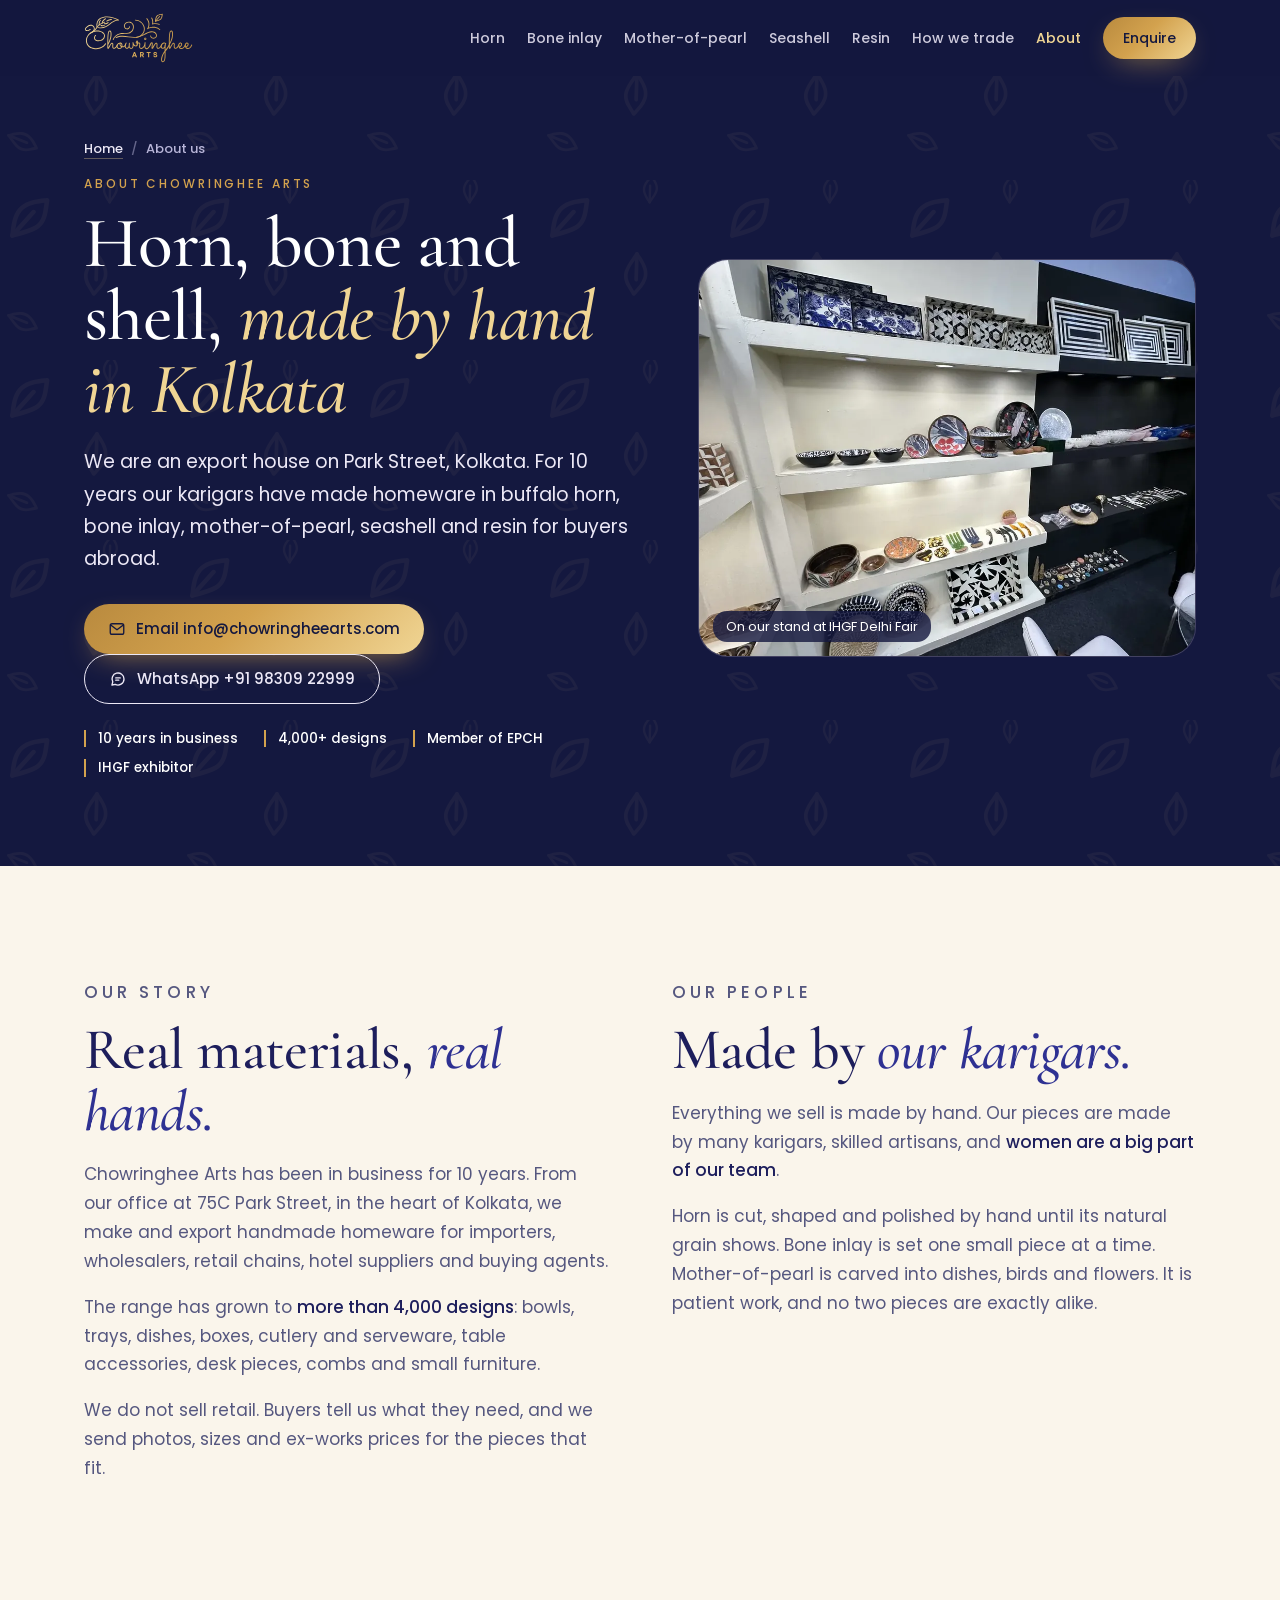
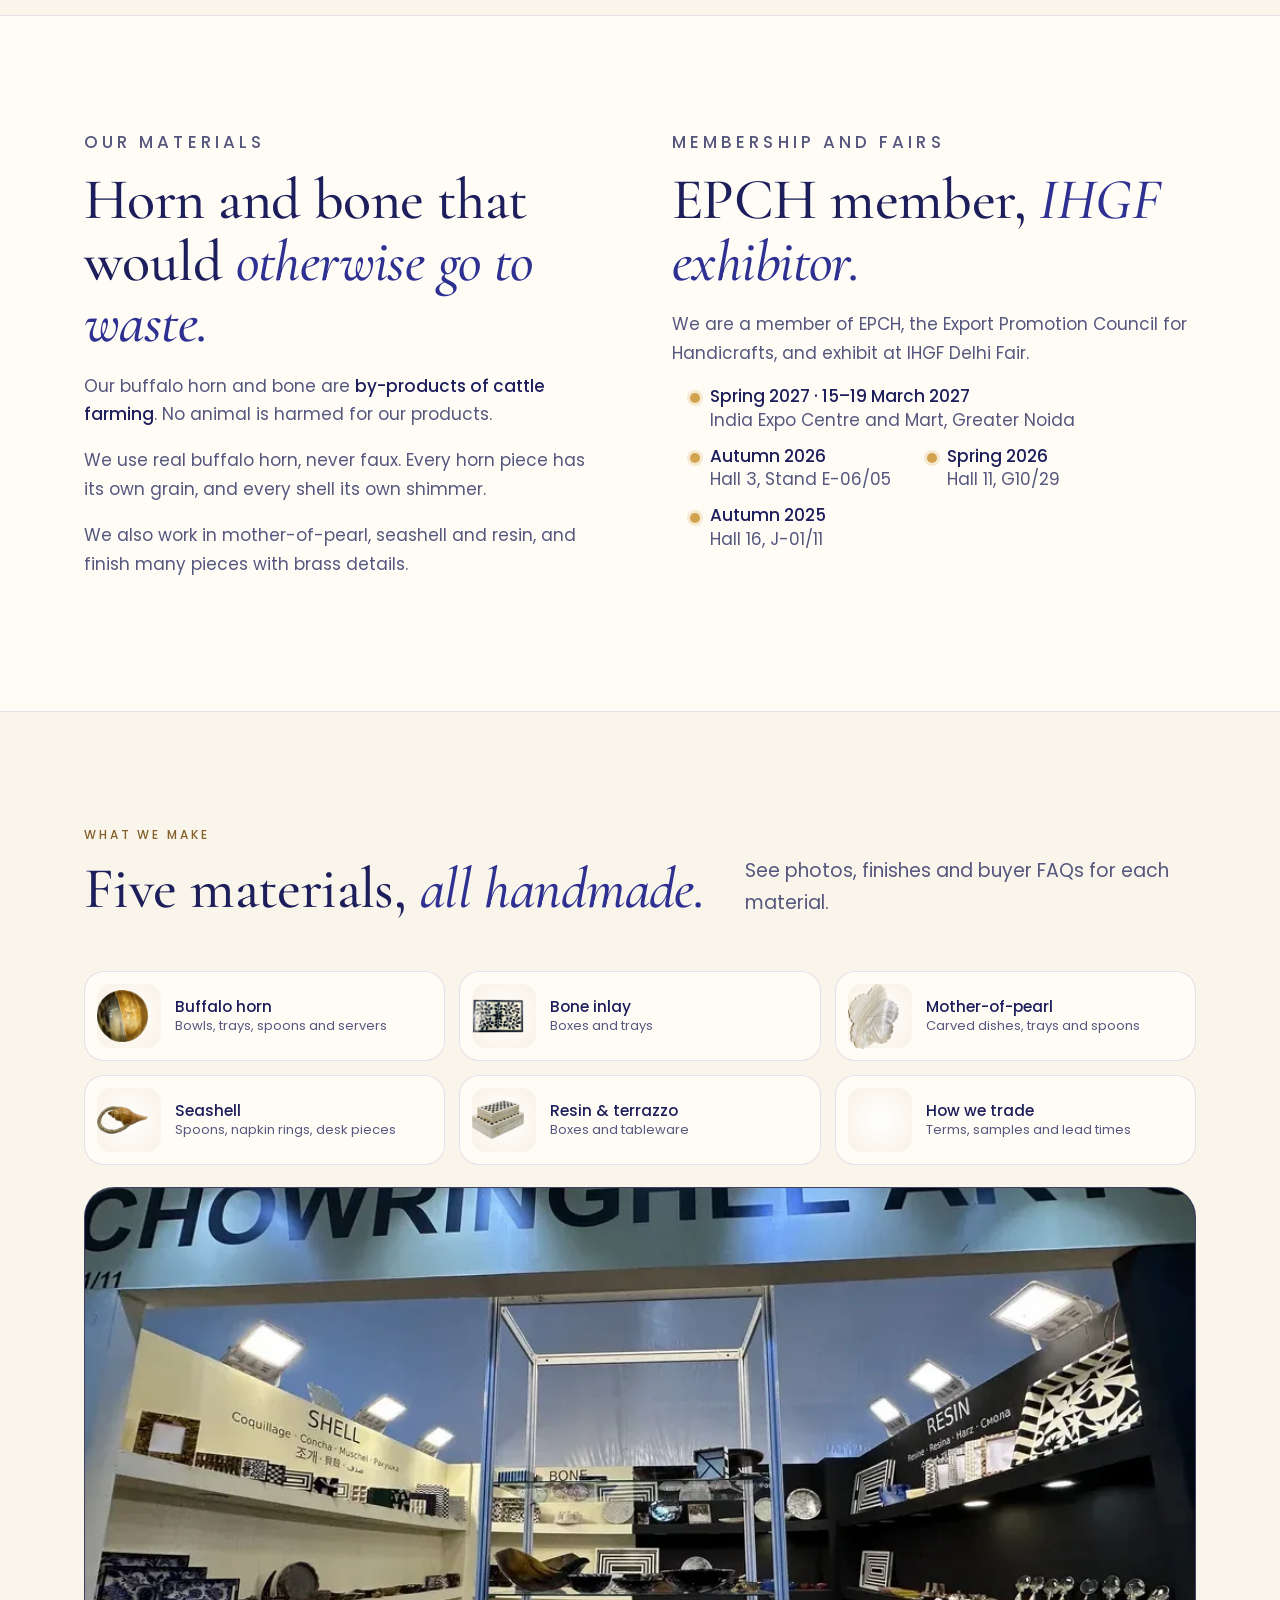
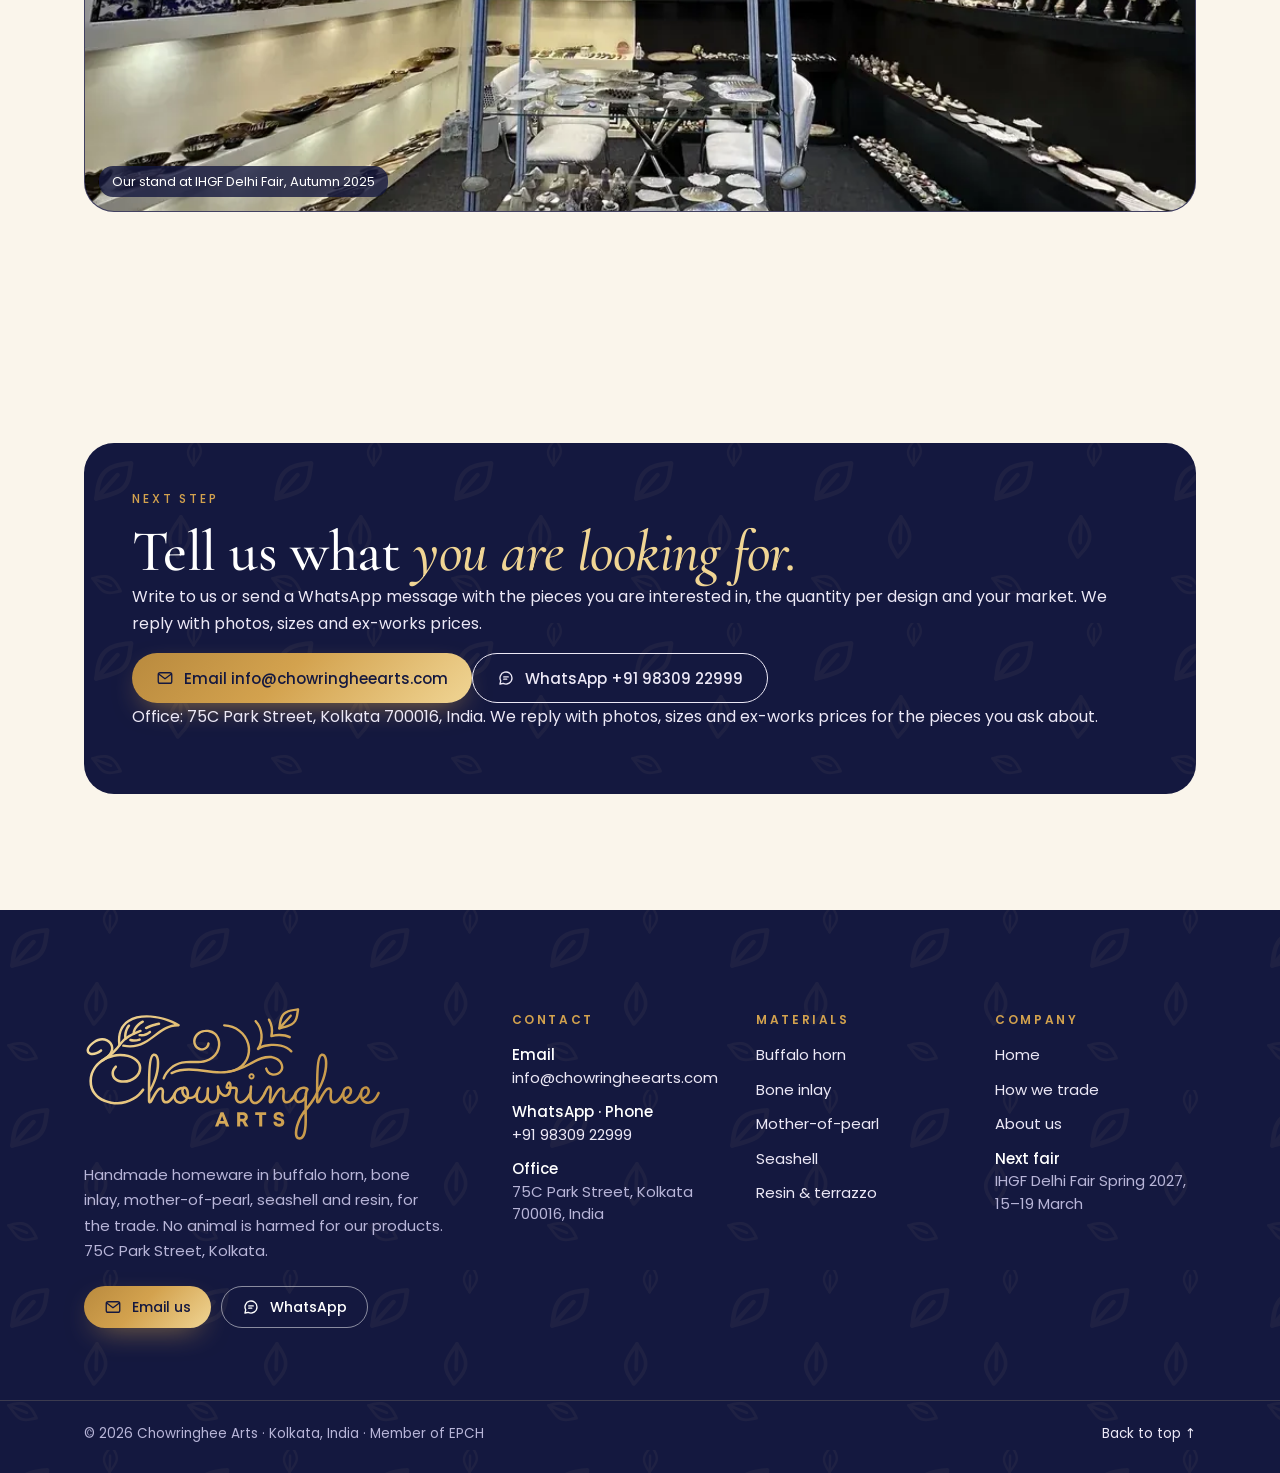
==== commit fb0e3f7c: "Review fixes: next-step CSS class no longer colours the fair list; gallery tiles keep their frame; h" ====
--- a/about/index.html
+++ b/about/index.html
@@ -166,7 +166,7 @@
   </section>
   <section id="enquire" class="band" aria-labelledby="next-title">
     <div class="wrap">
-      <div class="next on-navy">
+      <div class="next-step on-navy">
         <p class="eyebrow">Next step</p>
         <h2 id="next-title">Tell us what <em>you are looking for.</em></h2>
         <p>Write to us or send a WhatsApp message with the pieces you are interested in, the quantity per design and your market. We reply with photos, sizes and ex-works prices.</p>
--- a/assets/site.css
+++ b/assets/site.css
@@ -138,7 +138,7 @@
 .past-list{list-style:none;margin:0;padding:0;display:flex;flex-wrap:wrap;gap:12px 36px}
 .past-list li{position:relative;padding-left:20px;font-size:15px;line-height:1.4;color:var(--muted)}
 .past-list li::before{content:"";position:absolute;left:0;top:.5em;width:10px;height:10px;border-radius:50%;background:var(--gold);box-shadow:0 0 0 3px rgba(211,162,78,.22)}
-.past-list li.next::before{background:transparent;border:2px solid var(--gold);box-shadow:none;box-sizing:border-box}
+.past-list li.next-step::before{background:transparent;border:2px solid var(--gold);box-shadow:none;box-sizing:border-box}
 .past-list b{display:block;color:var(--ink-deep);font-weight:500}
 @media (max-width:900px){.fair-gallery{grid-template-columns:1fr}.stand-photo{aspect-ratio:4/3}.stand-photo.tall{aspect-ratio:16/10}.fair-foot{align-items:flex-start;flex-direction:column}}
 .enq-side{display:grid;gap:14px}
@@ -227,8 +227,8 @@
 .gallery.g3{grid-template-columns:repeat(3,1fr)}
 @media (max-width:980px){.gallery.g3{grid-template-columns:repeat(2,1fr)}}
 .tile .ph{cursor:default}
-.tile picture{position:absolute;inset:0;display:grid;place-items:center}
-.tile picture img{position:static;margin:0}
+.tile picture{position:absolute;inset:0;display:flex;align-items:center;justify-content:center}
+.tile picture img{position:static;margin:0;max-width:78%;max-height:78%}
 .faq{max-width:52em}
 .faq details{border-bottom:1px solid var(--line-2)}
 .faq details:first-of-type{border-top:1px solid var(--line-2)}
@@ -237,9 +237,9 @@
 .faq summary::after{content:"+";flex:none;font:400 26px/1 var(--sans);color:var(--gold-ink);transition:transform .2s ease}
 .faq details[open] summary::after{transform:rotate(45deg)}
 .faq details p{margin:0 0 18px;padding-right:32px;color:var(--muted);font-size:16px}
-.next{position:relative;padding:clamp(26px,4vw,48px);border-radius:30px;background:var(--navy);color:var(--on-navy);overflow:hidden}
-.next::before{content:"";position:absolute;inset:0;background-image:var(--pattern);background-size:180px 180px;opacity:.05;pointer-events:none}
-.next>*{position:relative}
+.next-step{position:relative;padding:clamp(26px,4vw,48px);border-radius:30px;background:var(--navy);color:var(--on-navy);overflow:hidden}
+.next-step::before{content:"";position:absolute;inset:0;background-image:var(--pattern);background-size:180px 180px;opacity:.05;pointer-events:none}
+.next-step>*{position:relative}
 .next h2{color:#fff;margin-bottom:14px}
 .next p{color:var(--on-navy-muted);max-width:40em}
 .next .cta-row{margin-top:24px}
@@ -260,3 +260,4 @@
 .foot-cols{grid-template-columns:1fr 1fr 1fr}
 @media (max-width:640px){.foot-cols{grid-template-columns:1fr 1fr}}
 @media (max-width:420px){.foot-cols{grid-template-columns:1fr}}
+@media (max-width:480px){.cta-row .btn{white-space:normal;text-align:center;line-height:1.3;padding:12px 20px;max-width:100%}.next{padding:24px 18px}}
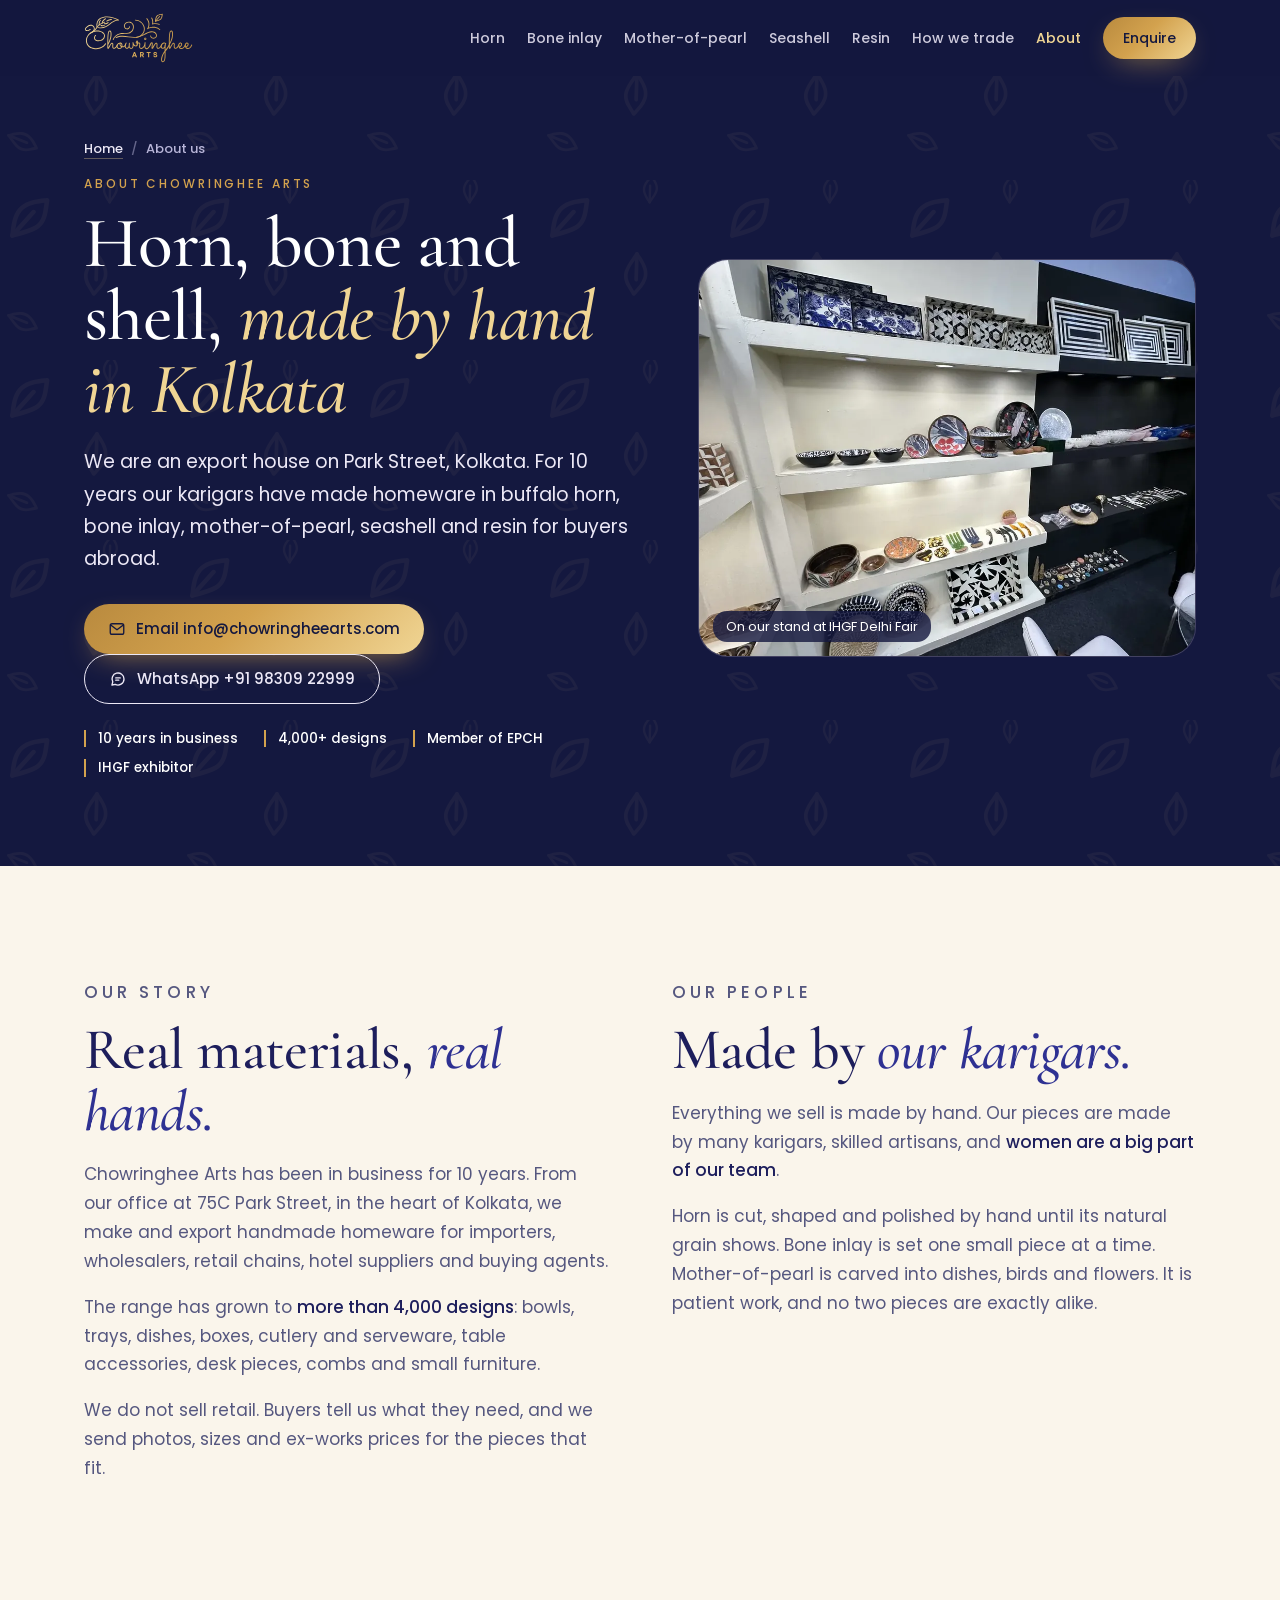
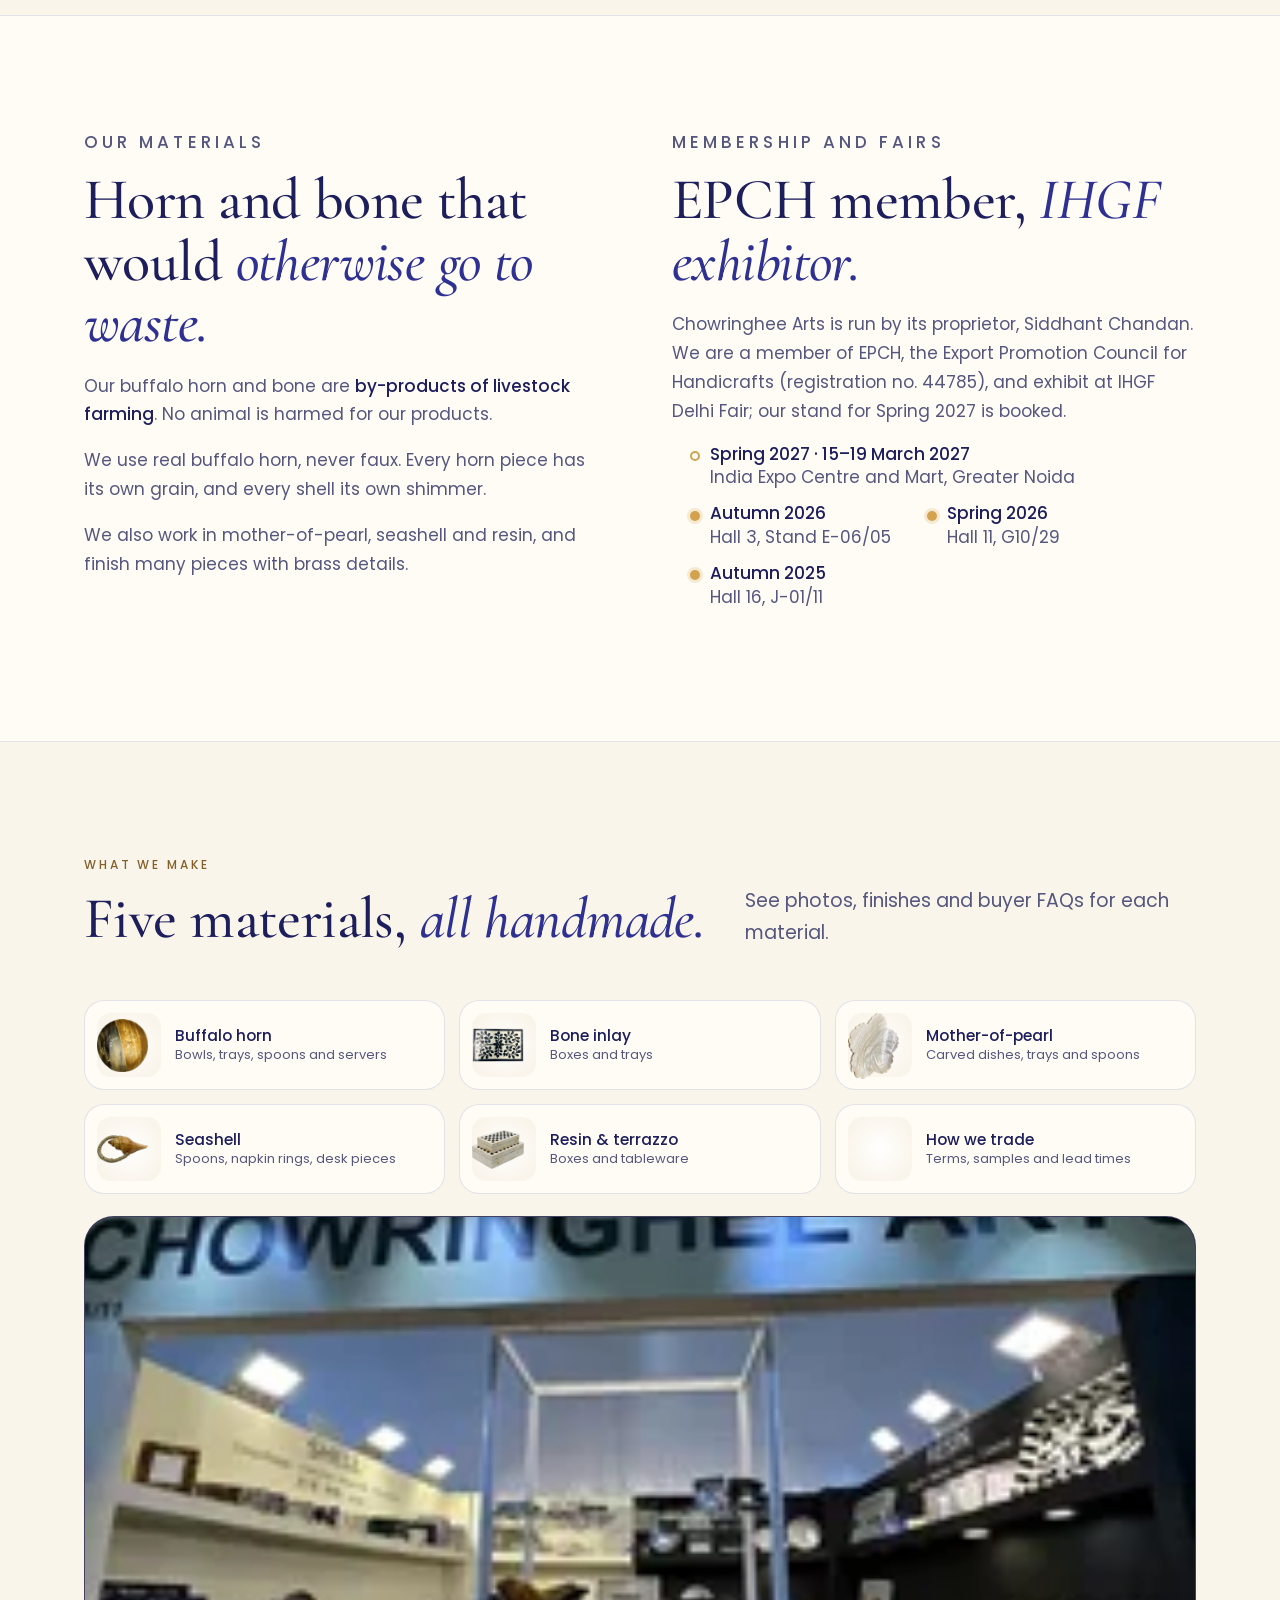
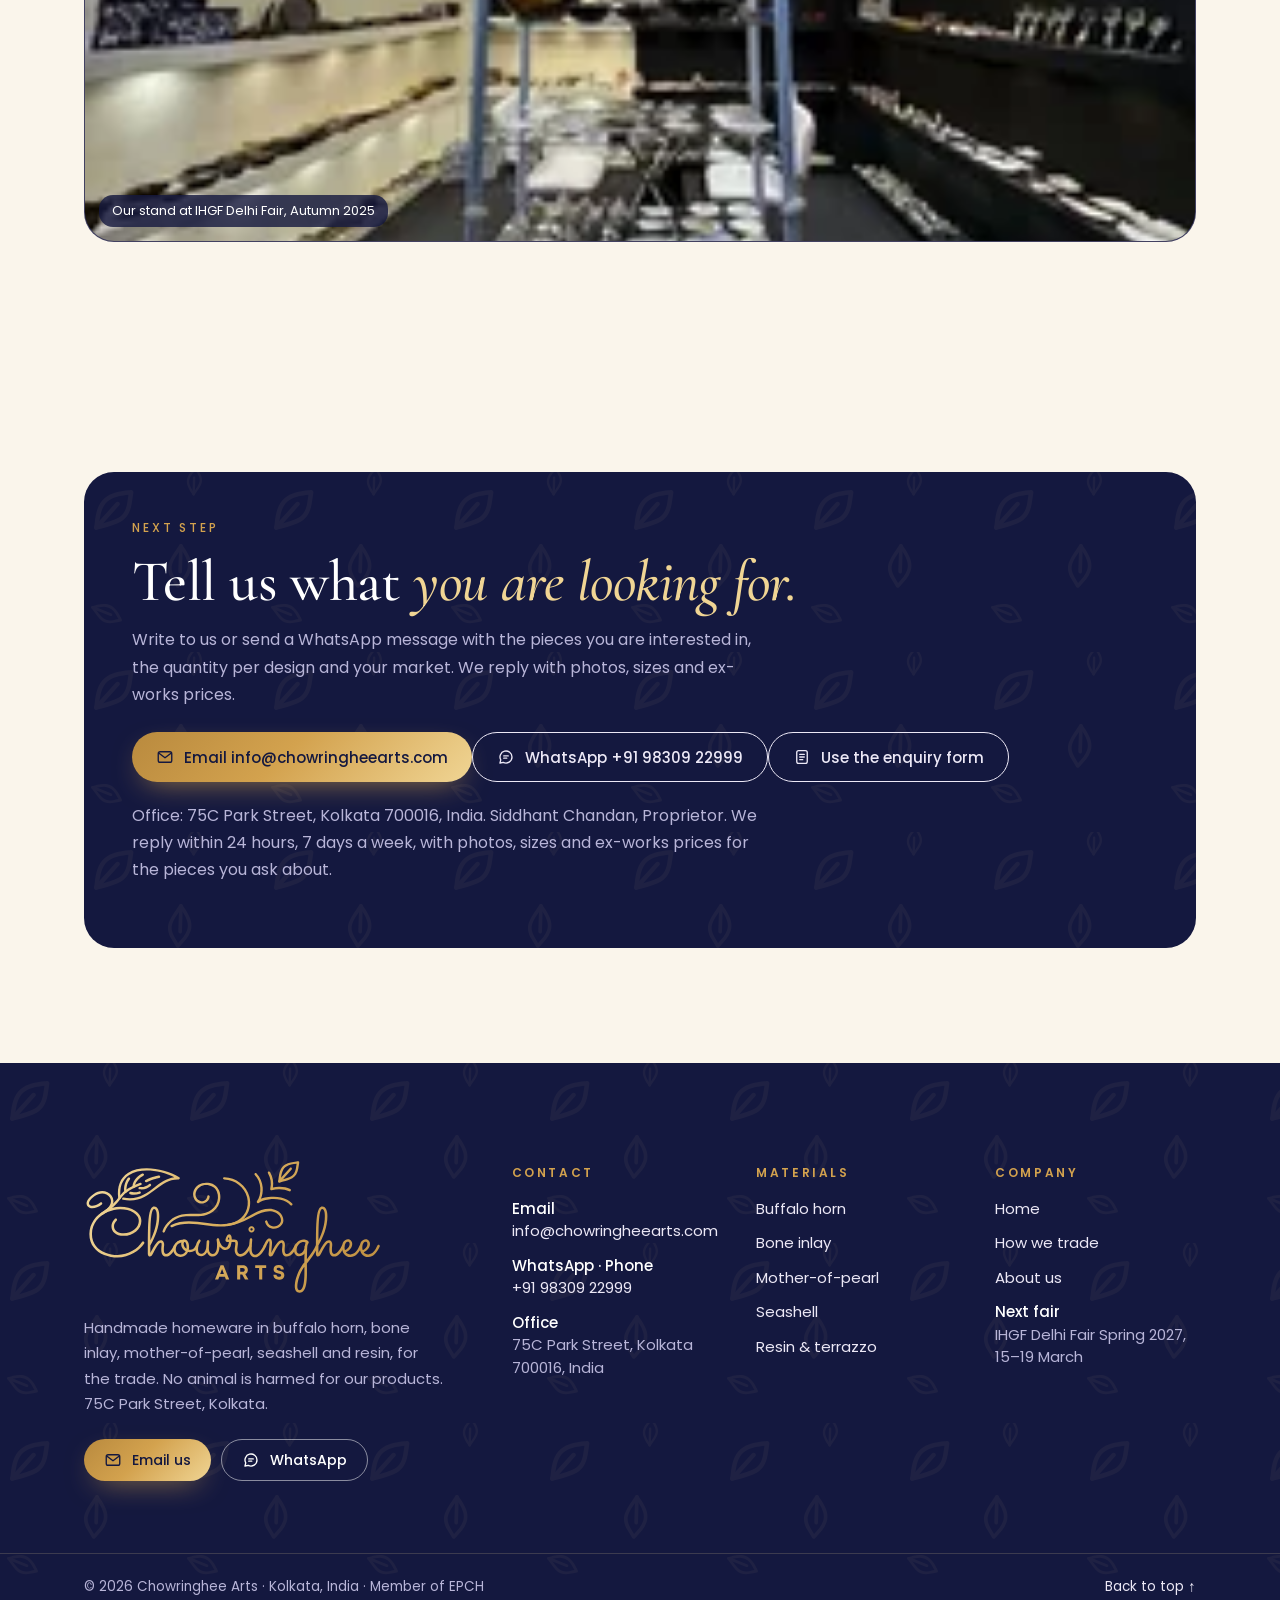
==== commit a9cf57ab: "Site fixes: working enquiry form, Spring 2027 fair, steadier pages - Apply the tested audit patch (1" ====
--- a/about/index.html
+++ b/about/index.html
@@ -6,6 +6,7 @@
 <title>About Us: Horn, Bone &amp; Shell Makers in Kolkata | Chowringhee Arts</title>
 <meta name="description" content="Chowringhee Arts: 10 years making handmade horn, bone inlay, mother-of-pearl, shell and resin homeware in Kolkata. EPCH member and IHGF Delhi Fair exhibitor.">
 <link rel="canonical" href="https://chowringheearts.com/about/">
+<meta name="robots" content="max-image-preview:large">
 <meta name="theme-color" content="#14183F">
 <link rel="icon" href="/assets/favicon.svg" type="image/svg+xml">
 <link rel="icon" href="/assets/favicon-32.png" sizes="32x32" type="image/png">
@@ -53,11 +54,16 @@
     "email": "info@chowringheearts.com",
     "telephone": "+91-98309-22999"
    },
+   "founder": {
+    "@type": "Person",
+    "name": "Siddhant Chandan",
+    "jobTitle": "Proprietor"
+   },
    "memberOf": {
     "@type": "Organization",
     "name": "Export Promotion Council for Handicrafts (EPCH)"
    },
-   "description": "Kolkata export house, in business for 10 years, making handmade homeware in buffalo horn, bone inlay, mother-of-pearl, seashell and resin for trade buyers. Horn and bone are by-products of cattle farming; no animal is harmed for its products."
+   "description": "Kolkata export house, in business for 10 years, making handmade homeware in buffalo horn, bone inlay, mother-of-pearl, seashell and resin for trade buyers. Horn and bone are by-products of livestock farming; no animal is harmed for its products."
   },
   {
    "@type": "BreadcrumbList",
@@ -142,12 +148,12 @@
   <section class="band card" aria-labelledby="mat-title">
     <div class="wrap split">
       <div class="prose"><p class="eyebrow">Our materials</p><h2 id="mat-title">Horn and bone that would <em>otherwise go to waste.</em></h2>
-        <p>Our buffalo horn and bone are <strong>by-products of cattle farming</strong>. No animal is harmed for our products.</p>
+        <p>Our buffalo horn and bone are <strong>by-products of livestock farming</strong>. No animal is harmed for our products.</p>
         <p>We use real buffalo horn, never faux. Every horn piece has its own grain, and every shell its own shimmer.</p>
         <p>We also work in mother-of-pearl, seashell and resin, and finish many pieces with brass details.</p>
       </div>
       <div class="prose"><p class="eyebrow">Membership and fairs</p><h2 id="fair-title">EPCH member, <em>IHGF exhibitor.</em></h2>
-        <p>We are a member of EPCH, the Export Promotion Council for Handicrafts, and exhibit at IHGF Delhi Fair.</p>
+        <p>Chowringhee Arts is run by its proprietor, Siddhant Chandan. We are a member of EPCH, the Export Promotion Council for Handicrafts (registration no. 44785), and exhibit at IHGF Delhi Fair; our stand for Spring 2027 is booked.</p>
         <ul class="past-list" aria-label="IHGF Delhi Fair editions">
           <li class="next"><b>Spring 2027 · 15–19 March 2027</b>India Expo Centre and Mart, Greater Noida</li>
           <li><b>Autumn 2026</b>Hall 3, Stand E-06/05</li>
@@ -170,8 +176,8 @@
         <p class="eyebrow">Next step</p>
         <h2 id="next-title">Tell us what <em>you are looking for.</em></h2>
         <p>Write to us or send a WhatsApp message with the pieces you are interested in, the quantity per design and your market. We reply with photos, sizes and ex-works prices.</p>
-        <div class="cta-row"><a class="btn btn-gold" href="mailto:info@chowringheearts.com?subject=Enquiry%20from%20chowringheearts.com&amp;body=Hello%20Chowringhee%20Arts%2C%0A%0APieces%20I%20am%20interested%20in%3A%0A%0AQuantity%20per%20design%3A%0A%0ACompany%20and%20country%3A%0A%0AMy%20market%20%28importer%2C%20wholesaler%2C%20retail%20chain%2C%20hotel%20supplier%2C%20buying%20agent%29%3A%0A"><svg viewBox="0 0 24 24" fill="none" stroke="currentColor" stroke-width="1.8" stroke-linecap="round" stroke-linejoin="round" aria-hidden="true" focusable="false"><rect x="3" y="5" width="18" height="14" rx="2.5"/><path d="m4 7 8 6 8-6"/></svg>Email info@chowringheearts.com</a><a class="btn btn-line" href="https://wa.me/919830922999?text=Hello%20Chowringhee%20Arts%2C%20I%20found%20you%20on%20your%20website." target="_blank" rel="noopener"><svg viewBox="0 0 24 24" fill="none" stroke="currentColor" stroke-width="1.8" stroke-linecap="round" stroke-linejoin="round" aria-hidden="true" focusable="false"><path d="M20 12a8 8 0 0 1-11.7 7.1L4 20l1-4.1A8 8 0 1 1 20 12Z"/><path d="M9 10.5h6M9 13.5h4"/></svg>WhatsApp +91 98309 22999</a></div>
-        <p>Office: 75C Park Street, Kolkata 700016, India. We reply with photos, sizes and ex-works prices for the pieces you ask about.</p>
+        <div class="cta-row"><a class="btn btn-gold" href="mailto:info@chowringheearts.com?subject=Enquiry%20from%20chowringheearts.com&amp;body=Hello%20Chowringhee%20Arts%2C%0A%0APieces%20I%20am%20interested%20in%3A%0A%0AQuantity%20per%20design%3A%0A%0ACompany%20and%20country%3A%0A%0AMy%20market%20%28importer%2C%20wholesaler%2C%20retail%20chain%2C%20hotel%20supplier%2C%20buying%20agent%29%3A%0A"><svg viewBox="0 0 24 24" fill="none" stroke="currentColor" stroke-width="1.8" stroke-linecap="round" stroke-linejoin="round" aria-hidden="true" focusable="false"><rect x="3" y="5" width="18" height="14" rx="2.5"/><path d="m4 7 8 6 8-6"/></svg>Email info@chowringheearts.com</a><a class="btn btn-line" href="https://wa.me/919830922999?text=Hello%20Chowringhee%20Arts%2C%20I%20found%20you%20on%20your%20website." target="_blank" rel="noopener"><svg viewBox="0 0 24 24" fill="none" stroke="currentColor" stroke-width="1.8" stroke-linecap="round" stroke-linejoin="round" aria-hidden="true" focusable="false"><path d="M20 12a8 8 0 0 1-11.7 7.1L4 20l1-4.1A8 8 0 1 1 20 12Z"/><path d="M9 10.5h6M9 13.5h4"/></svg>WhatsApp +91 98309 22999</a><a class="btn btn-line" href="/#enquire"><svg viewBox="0 0 24 24" fill="none" stroke="currentColor" stroke-width="1.8" stroke-linecap="round" stroke-linejoin="round" aria-hidden="true" focusable="false"><rect x="5" y="3.5" width="14" height="17" rx="2.5"/><path d="M9 8.5h6M9 12h6M9 15.5h4"/></svg>Use the enquiry form</a></div>
+        <p>Office: 75C Park Street, Kolkata 700016, India. Siddhant Chandan, Proprietor. We reply within 24 hours, 7 days a week, with photos, sizes and ex-works prices for the pieces you ask about.</p>
       </div>
     </div>
   </section>
--- a/assets/site.css
+++ b/assets/site.css
@@ -4,6 +4,10 @@
 @font-face{font-family:"Cormorant Garamond";font-style:normal;font-weight:500;font-display:swap;src:url(/assets/fonts/cormorant-garamond-latin-500-normal.woff2) format("woff2")}
 @font-face{font-family:"Cormorant Garamond";font-style:italic;font-weight:500;font-display:swap;src:url(/assets/fonts/cormorant-garamond-latin-500-italic.woff2) format("woff2")}
 @font-face{font-family:"Cormorant Garamond";font-style:normal;font-weight:600;font-display:swap;src:url(/assets/fonts/cormorant-garamond-latin-600-normal.woff2) format("woff2")}
+@font-face{font-family:"Poppins Fallback";font-weight:100 500;src:local("Arial"),local("Liberation Sans");size-adjust:112.4%;ascent-override:93.4%;descent-override:31.1%;line-gap-override:8.9%}
+@font-face{font-family:"Poppins Fallback";font-weight:600 900;src:local("Arial Bold"),local("Arial-BoldMT"),local("Liberation Sans Bold");size-adjust:106.3%;ascent-override:98.8%;descent-override:32.9%;line-gap-override:9.4%}
+@font-face{font-family:"Cormorant Fallback";font-style:normal;src:local("Times New Roman"),local("Liberation Serif");size-adjust:97%;ascent-override:95%;descent-override:30%;line-gap-override:0%}
+@font-face{font-family:"Cormorant Fallback";font-style:italic;src:local("Times New Roman Italic"),local("TimesNewRomanPS-ItalicMT"),local("Liberation Serif Italic");size-adjust:88.6%;ascent-override:104%;descent-override:33%;line-gap-override:0%}
 
 :root{
   --navy:#14183F; --navy-2:#1B2055; --ink:#2E3192; --ink-deep:#1D1E5C;
@@ -11,8 +15,8 @@
   --paper:#FAF5EB; --paper-2:#F2E9D7; --card:#FFFCF6;
   --gold-hi:#F0D594; --gold:#D3A24E; --gold-lo:#B98A3E; --gold-ink:#86602A;
   --line:rgba(46,49,146,.13); --line-2:rgba(46,49,146,.24); --line-navy:rgba(240,213,148,.18);
-  --serif:"Cormorant Garamond",Georgia,"Times New Roman",serif;
-  --sans:"Poppins",system-ui,-apple-system,"Segoe UI",Roboto,Arial,sans-serif;
+  --serif:"Cormorant Garamond","Cormorant Fallback",Georgia,"Times New Roman",serif;
+  --sans:"Poppins","Poppins Fallback",system-ui,-apple-system,"Segoe UI",Roboto,Arial,sans-serif;
   --maxw:1200px; --gutter:clamp(16px,4vw,44px); --head:76px;
   --pattern:url(/assets/pattern-leaf.svg);
 }
@@ -138,7 +142,7 @@
 .past-list{list-style:none;margin:0;padding:0;display:flex;flex-wrap:wrap;gap:12px 36px}
 .past-list li{position:relative;padding-left:20px;font-size:15px;line-height:1.4;color:var(--muted)}
 .past-list li::before{content:"";position:absolute;left:0;top:.5em;width:10px;height:10px;border-radius:50%;background:var(--gold);box-shadow:0 0 0 3px rgba(211,162,78,.22)}
-.past-list li.next-step::before{background:transparent;border:2px solid var(--gold);box-shadow:none;box-sizing:border-box}
+.past-list li.next::before{background:transparent;border:2px solid var(--gold);box-shadow:none;box-sizing:border-box}
 .past-list b{display:block;color:var(--ink-deep);font-weight:500}
 @media (max-width:900px){.fair-gallery{grid-template-columns:1fr}.stand-photo{aspect-ratio:4/3}.stand-photo.tall{aspect-ratio:16/10}.fair-foot{align-items:flex-start;flex-direction:column}}
 .enq-side{display:grid;gap:14px}
@@ -240,10 +244,10 @@
 .next-step{position:relative;padding:clamp(26px,4vw,48px);border-radius:30px;background:var(--navy);color:var(--on-navy);overflow:hidden}
 .next-step::before{content:"";position:absolute;inset:0;background-image:var(--pattern);background-size:180px 180px;opacity:.05;pointer-events:none}
 .next-step>*{position:relative}
-.next h2{color:#fff;margin-bottom:14px}
-.next p{color:var(--on-navy-muted);max-width:40em}
-.next .cta-row{margin-top:24px}
-.next .btn-line{color:var(--on-navy)}
+.next-step h2{color:#fff;margin-bottom:14px}
+.next-step p{color:var(--on-navy-muted);max-width:40em}
+.next-step .cta-row{margin:24px 0 20px}
+.next-step .btn-line{color:var(--on-navy)}
 .mat-links{list-style:none;margin:0;padding:0;display:grid;grid-template-columns:repeat(3,1fr);gap:14px}
 @media (max-width:900px){.mat-links{grid-template-columns:repeat(2,1fr)}}
 @media (max-width:420px){.mat-links{grid-template-columns:1fr}}
@@ -260,4 +264,4 @@
 .foot-cols{grid-template-columns:1fr 1fr 1fr}
 @media (max-width:640px){.foot-cols{grid-template-columns:1fr 1fr}}
 @media (max-width:420px){.foot-cols{grid-template-columns:1fr}}
-@media (max-width:480px){.cta-row .btn{white-space:normal;text-align:center;line-height:1.3;padding:12px 20px;max-width:100%}.next{padding:24px 18px}}
+@media (max-width:480px){.cta-row .btn{white-space:normal;text-align:center;line-height:1.3;padding:12px 20px;max-width:100%}.next-step{padding:24px 18px}}
